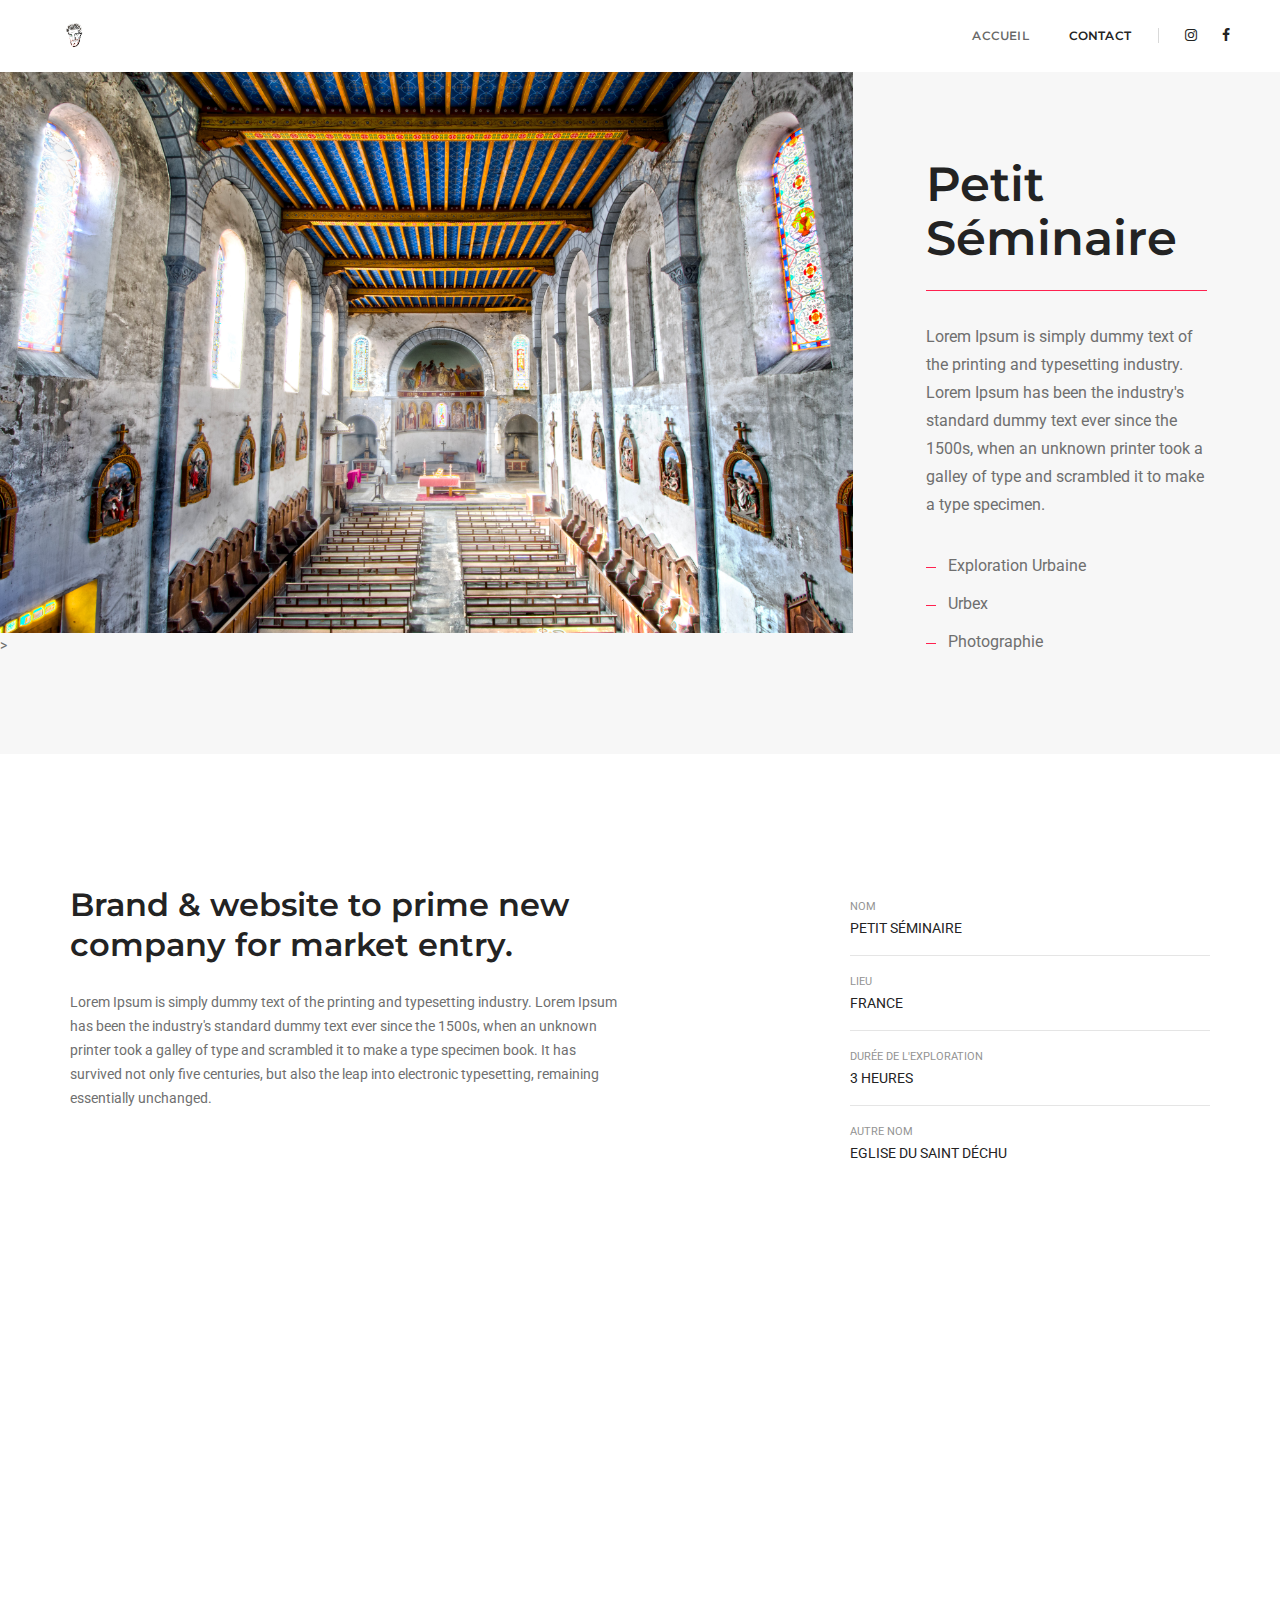
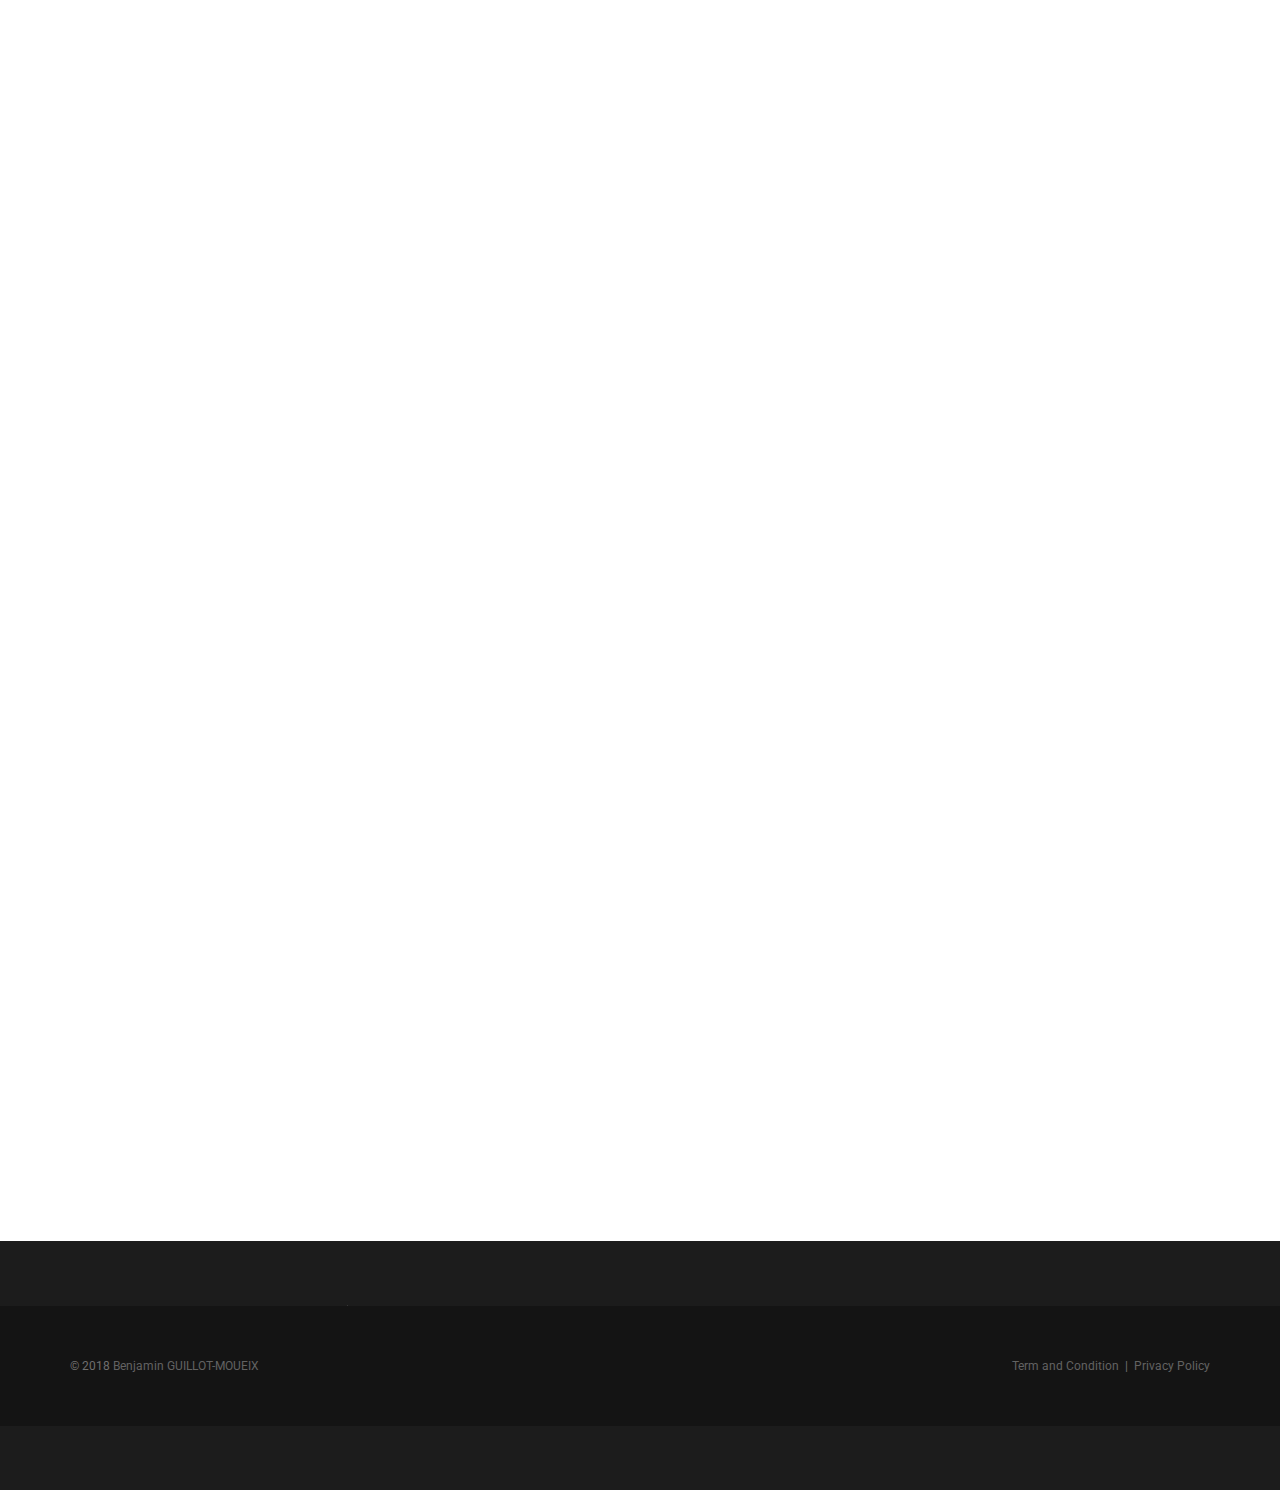
==== anges.html @ 8c7a5137 "nouveau site 09/03/18" ====
<!doctype html>
<html class="no-js" lang="en">
    <head>
        <!-- title -->
        <title>Benjamin GUILLOT - MOUEIX</title>
        <meta charset="utf-8">
        <meta http-equiv="X-UA-Compatible" content="IE=edge" />
        <meta name="viewport" content="width=device-width,initial-scale=1.0,maximum-scale=1" />
        <meta name="author" content="ThemeZaa">
        <!-- description -->
        <meta name="description" content="POFO is a highly creative, modern, visually stunning and Bootstrap responsive multipurpose agency and portfolio HTML5 template with 25 ready home page demos.">
        <!-- keywords -->
        <meta name="keywords" content="creative, modern, clean, bootstrap responsive, html5, css3, portfolio, blog, agency, templates, multipurpose, one page, corporate, start-up, studio, branding, designer, freelancer, carousel, parallax, photography, personal, masonry, grid, coming soon, faq">
        <!-- favicon -->
        <link rel="shortcut icon" href="images/favicon.png">
        <link rel="apple-touch-icon" href="images/apple-touch-icon-57x57.png">
        <link rel="apple-touch-icon" sizes="72x72" href="images/apple-touch-icon-72x72.png">
        <link rel="apple-touch-icon" sizes="114x114" href="images/apple-touch-icon-114x114.png">
        <!-- animation -->
        <link rel="stylesheet" href="css/animate.css" />
        <!-- bootstrap -->
        <link rel="stylesheet" href="css/bootstrap.min.css" />
        <!-- et line icon -->
        <link rel="stylesheet" href="css/et-line-icons.css" />
        <!-- font-awesome icon -->
        <link rel="stylesheet" href="css/font-awesome.min.css" />
        <!-- themify icon -->
        <link rel="stylesheet" href="css/themify-icons.css">
        <!-- swiper carousel -->
        <link rel="stylesheet" href="css/swiper.min.css">
        <!-- justified gallery  -->
        <link rel="stylesheet" href="css/justified-gallery.min.css">
        <!-- magnific popup -->
        <link rel="stylesheet" href="css/magnific-popup.css" />
        <!-- revolution slider -->
        <link rel="stylesheet" type="text/css" href="revolution/css/settings.css" media="screen" />
        <link rel="stylesheet" type="text/css" href="revolution/css/layers.css">
        <link rel="stylesheet" type="text/css" href="revolution/css/navigation.css">
        <!-- bootsnav -->
        <link rel="stylesheet" href="css/bootsnav.css">
        <!-- style -->
        <link rel="stylesheet" href="css/style.css" />
        <!-- responsive css -->
        <link rel="stylesheet" href="css/responsive.css" />
        <!--[if IE]>
            <script src="js/html5shiv.js"></script>
        <![endif]-->
    </head>
    <body>
        <!-- start header -->
        <header>
            <!-- start navigation -->
            <nav class="navbar navbar-default bootsnav bg-white nav-box-width navbar-top">
                <div class="container-fluid nav-header-container">
                    <div class="row">
                        <!-- start logo -->
                        <div class="col-md-2 col-xs-5">
                            <a href="home-portfolio-metro.html" title="Ben" class="logo"><img src="images/logoben.png" data-at2x="images/logoben.png" class="logo-dark default" alt="ben"><img src="images/logo-white.png" data-at2x="images/logo-white@2x.png" alt="Pofo" class="logo-light"></a>
                        </div>
                        <!-- end logo -->
                        <div class="col-md-7 col-xs-2 width-auto pull-right accordion-menu xs-no-padding-right">
                            <button type="button" class="navbar-toggle collapsed pull-right" data-toggle="collapse" data-target="#navbar-collapse-toggle-1">
                                <span class="sr-only">toggle navigation</span>
                                <span class="icon-bar"></span>
                                <span class="icon-bar"></span>
                                <span class="icon-bar"></span>
                            </button>
                            <div class="navbar-collapse collapse pull-right" id="navbar-collapse-toggle-1">
                                <ul id="accordion" class="nav navbar-nav navbar-left no-margin alt-font text-normal" data-in="fadeIn" data-out="fadeOut">
                                    <!-- start menu item -->
                                    <li class="dropdown megamenu-fw">
                                        <a href="javascript:void(0);">Accueil</a><i class="fa fa-angle-down dropdown-toggle" data-toggle="dropdown" aria-hidden="true"></i>
                                        <!-- start sub menu -->
                                        <div class="menu-back-div dropdown-menu megamenu-content mega-menu collapse mega-menu-full">
                                            <ul class="equalize sm-equalize-auto">
                                                <!-- start sub menu column  -->
                                                <li class="mega-menu-column col-lg-3 col-md-3 col-sm-12 col-xs-12">
                                                    <!-- start sub menu item  -->
                                                    <ul>
                                                      <li class="dropdown-header">Exploration Urbaine</li>
                                                      <li><a href="piano.html">Chateau du Pianiste</a></li>
                                                      <li><a href="ligus.html">Bureau Ligus</a></li>
                                                      <li><a href="anges.html">Petit Séminaire</a></li>
                                                      <li><a href="banque.html">Banque</a></li>
                                                      <li><a href="fleur.html">Hotel des Fleurs</a></li>
                                                      <li><a href="bambi.html">Chateau Bambi</a></li>

                                                    </ul>
                                                    <!-- end sub menu item  -->
                                                </li>
                                                <!-- end sub menu column -->
                                                <!-- start sub menu column -->
                                                <li class="mega-menu-column col-lg-3 col-md-3 col-sm-12 col-xs-12">
                                                    <!-- start sub menu item  -->
                                                    <ul>
                                                        <li class="dropdown-header">Illustration</li>
                                                        <li><a href="home-creative-studio.html">Combattants</a></li>
                                                        <li><a href="home-creative-business.html">Jean-Claude Van Damme</a></li>

                                                    </ul>
                                                    <!-- end sub menu item  -->
                                                </li>
                                                <!-- end sub menu column  -->
                                                <!-- start sub menu column  -->
                                                <li class="mega-menu-column col-lg-3 col-md-3 col-sm-12 col-xs-12">
                                                    <!-- start sub menu item  -->
                                                    <ul>
                                                        <li class="dropdown-header">Design Graphique</li>
                                                        <li><a href="home-portfolio-minimal.html">Boulot 1</a></li>

                                                    </ul>
                                                    <!-- end sub menu item  -->
                                                </li>
                                                <!-- end sub menu column  -->
                                                <!-- start sub menu column  -->
                                                <li class="mega-menu-column col-lg-3 col-md-3 col-sm-12 col-xs-12">
                                                    <!-- start sub menu item  -->
                                                    <ul>
                                                        <li class="dropdown-header">Photographie</li>
                                                        <li><a href="home-blog-grid.html">Rue</a></li>
                                                        <li><a href="manif.html">Manifestation</a></li>
                                                        <li><a href="islande.html">Islande</a></li>

                                                    </ul>
                                                    <!-- end sub menu item  -->
                                                </li>
                                                <!-- end sub menu column  -->
                                            </ul>
                                            <!-- end sub menu -->
                                        </div>
                                    </li>
                                    <!-- end menu item -->
                                    <li class="dropdown simple-dropdown"><a href="javascript:void(0);">Contact</a><i class="fa fa-angle-down dropdown-toggle" data-toggle="dropdown" aria-hidden="true"></i>
                                        <!-- start sub menu -->
                                        <ul class="dropdown-menu" role="menu">
                                            <li class="dropdown"><a class="dropdown-toggle" data-toggle="dropdown" href="javascript:void(0);">A propos <i class="fa fa-angle-right"></i></a>
                                                <ul class="dropdown-menu">
                                                    <li><a href="about-us-simple.html">Benjamin GUILLOT-MOUEIX</a></li>

                                                </ul>
                                            </li>

                                            <li class="dropdown"><a class="dropdown-toggle" data-toggle="dropdown" href="javascript:void(0);">Contact <i class="fa fa-angle-right"></i></a>
                                                <ul class="dropdown-menu">
                                                    <li><a href="contact-us-simple.html">Contact simple</a></li>

                                                </ul>
                                            </li>


                            </div>
                        </div>

                            <div class="header-social-icon xs-display-none">
                              <a href="https://www.instagram.com/jexplore_ton_jardin/" title="Instagram" target="_blank"><i class="fa fa-instagram text-extra-dark-gray text-deep-pink-hover" aria-hidden="true"></i></a>
                              <a href="https://www.facebook.com/profile.php?id=100009917202300" title="Facebook" target="_blank"><i class="fa fa-facebook text-extra-dark-gray text-deep-pink-hover" aria-hidden="true"></i></a>

                            </div>
                        </div>
                    </div>
                </div>
            </nav>
            <!-- end navigation -->
        </header>
        <!-- end header -->
        <!-- start about product section -->
        <section class="wow fadeIn no-padding bg-light-gray top-space">
            <div class="container-fluid">
                <div class="row equalize sm-equalize-auto">
                    <div class="col-md-8 col-sm-12 col-xs-12 no-padding cover-background sm-height-500px xs-height-300px"> <img src="imgs/anges/1.jpg"  alt=""/>></div>
                    <div class="col-md-4 col-sm-12 col-xs-12 no-padding">
                        <div class="padding-seventeen-lr padding-twenty-tb md-padding-40px-lr sm-padding-50px-tb xs-padding-30px-all">

                            <h3 class="alt-font text-extra-dark-gray font-weight-600 no-margin-bottom">Petit Séminaire</h3>
                            <div class="bg-deep-pink separator-line-horrizontal-full display-inline-block margin-25px-tb"></div>
                            <p class="width-90 width-100 margin-35px-bottom text-medium line-height-28">Lorem Ipsum is simply dummy text of the printing and typesetting industry. Lorem Ipsum has been the industry's standard dummy text ever since the 1500s, when an unknown printer took a galley of type and scrambled it to make a type specimen.</p>
                            <ul class="list-style-3 text-medium">
                                <li>Exploration Urbaine</li>
                                <li>Urbex</li>
                                <li>Photographie</li>
                            </ul>
                        </div>
                    </div>
                </div>
            </div>
        </section>
        <!-- end about product section -->
        <!-- start about product section -->
        <section class="wow fadeIn">
            <div class="container">
                <div class="row">
                    <div class="col-md-12 text-center wow fadeIn">


                    </div>
                </div>
                <div class="row">
                    <div class="col-md-6 sm-margin-50px-bottom xs-margin-30px-bottom wow fadeIn">
                        <h5 class="alt-font text-extra-dark-gray font-weight-600">Brand & website to prime new company for market entry.</h5>
                        <p>Lorem Ipsum is simply dummy text of the printing and typesetting industry. Lorem Ipsum has been the industry's standard dummy text ever since the 1500s, when an unknown printer took a galley of type and scrambled it to make a type specimen book. It has survived not only five centuries, but also the leap into electronic typesetting, remaining essentially unchanged.</p>

                    </div>
                    <div class="col-md-4 col-md-offset-2 wow fadeIn">
                        <ul class="list-style-8 margin-twelve-left">
                            <li class="text-uppercase text-extra-dark-gray"><span class="display-block text-extra-small text-medium-gray">nom</span>Petit Séminaire</li>
                            <li class="text-uppercase text-extra-dark-gray"><span class="display-block text-extra-small text-medium-gray">Lieu</span>France</li>
                            <li class="text-uppercase text-extra-dark-gray"><span class="display-block text-extra-small text-medium-gray">Durée de l'exploration</span>3 heures</li>
                            <li class="text-uppercase text-extra-dark-gray"><span class="display-block text-extra-small text-medium-gray">Autre nom</span><a href="index.html" class="text-extra-dark-gray">Eglise du saint déchu</a></li>
                        </ul>
                    </div>
                </div>
            </div>
        </section>
        <!-- end about product section -->
        <!-- start section -->
        <section class="wow fadeIn no-padding">
            <div class="container-fluid">
                <div class="row padding-15px-lr sm-no-padding-lr">
                    <div class="col-md-6 sm-margin-30px-bottom wow fadeInUp">
                        <img src="imgs/anges/2.jpg" class="width-100" alt=""/>
                    </div>
                    <div class="col-md-6 wow fadeInUp" data-wow-delay="0.2s">
                        <img src="imgs/anges/3.jpg" class="width-100" alt=""/>
                    </div>
                </div>
            </div>
        </section>
        <!-- end section -->
        <!-- start product information section -->
        <section class="wow fadeIn no-padding-bottom fadeInUp">
            <div class="container">
                <div class="row">
                    <div class="col-lg-8 col-md-8 col-sm-10 col-xs-12 center-col text-center last-paragraph-no-margin">
                        <h5 class="alt-font text-extra-dark-gray font-weight-600">Beautiful and easy to understand UI, professional animations and drag &amp; drop</h5>

                    </div>
                </div>
            </div>
        </section>
        <!-- end product information section -->
        <!-- start product gallery section -->
        <section class="wow fadeIn no-padding-top">
            <div class="container-fluid">
                <div class="row">

                    <!-- start product gallery item -->
                    <div class="col-lg-8 col-md-12 center-col text-center margin-35px-bottom xs-margin-15px-bottom wow fadeInUp">
                        <img src="imgs/anges/4.jpg" class="width-100" alt=""/>
                    </div>
                    <!-- end product gallery item -->
                    <!-- start product gallery item -->
                    <div class="col-lg-8 col-md-12 center-col text-center margin-35px-bottom xs-margin-15px-bottom wow fadeInUp">
                        <img src="imgs/anges/5.jpg" class="width-100" alt=""/>
                    </div>
                    <!-- end product gallery item -->
                    <!-- start product gallery item -->
                    <div class="col-lg-8 col-md-12 center-col text-center wow fadeInUp">
                        <img src="imgs/anges/6.jpg" class="width-100" alt=""/>
                    </div>
                    <!-- end product gallery item -->
                </div>
            </div>
        </section>
        <!-- end product gallery section -->
        <!-- start call to action section -->


        </section>
        <!-- end call to action section -->
        <!-- start blog navigation bar section -->
        <section class="wow fadeIn no-padding">
            <div class="container-fluid">
                <div class="row">
                    <div class="display-table width-100 padding-30px-lr sm-padding-15px-lr">
                        <div class="width-45 text-left display-table-cell vertical-align-middle">
                            <div class="blog-nav-link blog-nav-link-prev text-extra-dark-gray">
                                <span class="text-medium-gray text-extra-small display-block text-uppercase xs-display-none">Exploration Précédente</span>
                                <a href="ligus.html">
                                    <i class="ti-arrow-left blog-nav-icon"></i>
                                    Bureau Ligus
                                </a>
                            </div>
                        </div>
                        <div class="width-10 text-center display-table-cell vertical-align-middle">
                            <a href="home-portfolio-metro.html" class="blog-nav-link blog-nav-home"><i class="ti-layout-grid2-alt"></i></a>
                        </div>
                        <div class="width-45 text-right display-table-cell vertical-align-middle">
                            <div class="blog-nav-link blog-nav-link-next text-extra-dark-gray">
                                <span class="text-medium-gray text-extra-small display-block text-uppercase xs-display-none">Exploration Suivante</span>
                                <a href="aram.html">
                                    <i class="ti-arrow-right blog-nav-icon"></i>
                                    Sanatorium Eugène Aram
                                </a>
                            </div>
                        </div>
                    </div>
                </div>
            </div>
        </section>
        <!-- end blog navigation bar section -->
        <!-- start footer -->
        <footer class="footer-standard-dark bg-extra-dark-gray">
            <div class="footer-widget-area padding-five-tb xs-padding-30px-tb">
                <div class="container">
                    <div class="row equalize xs-equalize-auto">
                        <div class="col-md-3 col-sm-6 col-xs-12 widget border-right border-color-medium-dark-gray sm-no-border-right sm-margin-30px-bottom xs-text-center">

                    </div>
                </div>
            </div>
            <div class="bg-dark-footer padding-50px-tb text-center xs-padding-30px-tb">
                <div class="container">
                    <div class="row">
                        <!-- start copyright -->
                        <div class="col-md-6 col-sm-6 col-xs-12 text-left text-small xs-text-center">&copy; 2018 <a href="https://www.instagram.com/jexplore_ton_jardin/" target="_blank" class="text-dark-gray">Benjamin GUILLOT-MOUEIX</a></div>
                        <div class="col-md-6 col-sm-6 col-xs-12 text-right text-small xs-text-center">
                            <a href="javascript:void(0);" class="text-dark-gray">Term and Condition</a>&nbsp;&nbsp;|&nbsp;&nbsp;<a href="javascript:void(0);" class="text-dark-gray">Privacy Policy</a>
                        </div>
                        <!-- end copyright -->
                    </div>
                </div>
            </div>
        </footer>
        <!-- end footer -->
        <!-- start scroll to top -->
        <a class="scroll-top-arrow" href="javascript:void(0);"><i class="ti-arrow-up"></i></a>
        <!-- end scroll to top  -->
        <!-- javascript libraries -->
        <script type="text/javascript" src="js/jquery.js"></script>
        <script type="text/javascript" src="js/modernizr.js"></script>
        <script type="text/javascript" src="js/bootstrap.min.js"></script>
        <script type="text/javascript" src="js/jquery.easing.1.3.js"></script>
        <script type="text/javascript" src="js/skrollr.min.js"></script>
        <script type="text/javascript" src="js/smooth-scroll.js"></script>
        <script type="text/javascript" src="js/jquery.appear.js"></script>
        <!-- menu navigation -->
        <script type="text/javascript" src="js/bootsnav.js"></script>
        <script type="text/javascript" src="js/jquery.nav.js"></script>
        <!-- animation -->
        <script type="text/javascript" src="js/wow.min.js"></script>
        <!-- page scroll -->
        <script type="text/javascript" src="js/page-scroll.js"></script>
        <!-- swiper carousel -->
        <script type="text/javascript" src="js/swiper.min.js"></script>
        <!-- counter -->
        <script type="text/javascript" src="js/jquery.count-to.js"></script>
        <!-- parallax -->
        <script type="text/javascript" src="js/jquery.stellar.js"></script>
        <!-- magnific popup -->
        <script type="text/javascript" src="js/jquery.magnific-popup.min.js"></script>
        <!-- portfolio with shorting tab -->
        <script type="text/javascript" src="js/isotope.pkgd.min.js"></script>
        <!-- images loaded -->
        <script type="text/javascript" src="js/imagesloaded.pkgd.min.js"></script>
        <!-- pull menu -->
        <script type="text/javascript" src="js/classie.js"></script>
        <script type="text/javascript" src="js/hamburger-menu.js"></script>
        <!-- counter  -->
        <script type="text/javascript" src="js/counter.js"></script>
        <!-- fit video  -->
        <script type="text/javascript" src="js/jquery.fitvids.js"></script>
        <!-- equalize -->
        <script type="text/javascript" src="js/equalize.min.js"></script>
        <!-- skill bars  -->
        <script type="text/javascript" src="js/skill.bars.jquery.js"></script>
        <!-- justified gallery  -->
        <script type="text/javascript" src="js/justified-gallery.min.js"></script>
        <!--pie chart-->
        <script type="text/javascript" src="js/jquery.easypiechart.min.js"></script>
        <!-- instagram -->
        <script type="text/javascript" src="js/instafeed.min.js"></script>
        <!-- retina -->
        <script type="text/javascript" src="js/retina.min.js"></script>
        <!-- revolution -->
        <script type="text/javascript" src="revolution/js/jquery.themepunch.tools.min.js"></script>
        <script type="text/javascript" src="revolution/js/jquery.themepunch.revolution.min.js"></script>
        <!-- revolution slider extensions (load below extensions JS files only on local file systems to make the slider work! The following part can be removed on server for on demand loading) -->
        <!--<script type="text/javascript" src="revolution/js/extensions/revolution.extension.actions.min.js"></script>
        <script type="text/javascript" src="revolution/js/extensions/revolution.extension.carousel.min.js"></script>
        <script type="text/javascript" src="revolution/js/extensions/revolution.extension.kenburn.min.js"></script>
        <script type="text/javascript" src="revolution/js/extensions/revolution.extension.layeranimation.min.js"></script>
        <script type="text/javascript" src="revolution/js/extensions/revolution.extension.migration.min.js"></script>
        <script type="text/javascript" src="revolution/js/extensions/revolution.extension.navigation.min.js"></script>
        <script type="text/javascript" src="revolution/js/extensions/revolution.extension.parallax.min.js"></script>
        <script type="text/javascript" src="revolution/js/extensions/revolution.extension.slideanims.min.js"></script>
        <script type="text/javascript" src="revolution/js/extensions/revolution.extension.video.min.js"></script>-->
        <!-- setting -->
        <script type="text/javascript" src="js/main.js"></script>
    </body>
</html>
---- css/et-line-icons.css ----
@font-face {
	font-family: 'et-line';
	src:url('../fonts/et-line.eot');
	src:url('../fonts/et-line.eot?#iefix') format('embedded-opentype'),
		url('../fonts/et-line.woff') format('woff'),
		url('../fonts/et-line.ttf') format('truetype'),
		url('../fonts/et-line.svg#et-line') format('svg');
	font-weight: normal;
	font-style: normal;
}

/* Use the following CSS code if you want to use data attributes for inserting your icons */
[data-icon]:before {
	font-family: 'et-line';
	content: attr(data-icon);
	speak: none;
	font-weight: normal;
	font-variant: normal;
	text-transform: none;
	line-height: 1;
	-webkit-font-smoothing: antialiased;
	-moz-osx-font-smoothing: grayscale;
	display:inline-block;
}

/* Use the following CSS code if you want to have a class per icon */
/*
Instead of a list of all class selectors,
you can use the generic selector below, but it's slower:
[class*="icon-"] {
*/
.icon-mobile, .icon-laptop, .icon-desktop, .icon-tablet, .icon-phone, .icon-document, .icon-documents, .icon-search, .icon-clipboard, .icon-newspaper, .icon-notebook, .icon-book-open, .icon-browser, .icon-calendar, .icon-presentation, .icon-picture, .icon-pictures, .icon-video, .icon-camera, .icon-printer, .icon-toolbox, .icon-briefcase, .icon-wallet, .icon-gift, .icon-bargraph, .icon-grid, .icon-expand, .icon-focus, .icon-edit, .icon-adjustments, .icon-ribbon, .icon-hourglass, .icon-lock, .icon-megaphone, .icon-shield, .icon-trophy, .icon-flag, .icon-map, .icon-puzzle, .icon-basket, .icon-envelope, .icon-streetsign, .icon-telescope, .icon-gears, .icon-key, .icon-paperclip, .icon-attachment, .icon-pricetags, .icon-lightbulb, .icon-layers, .icon-pencil, .icon-tools, .icon-tools-2, .icon-scissors, .icon-paintbrush, .icon-magnifying-glass, .icon-circle-compass, .icon-linegraph, .icon-mic, .icon-strategy, .icon-beaker, .icon-caution, .icon-recycle, .icon-anchor, .icon-profile-male, .icon-profile-female, .icon-bike, .icon-wine, .icon-hotairballoon, .icon-globe, .icon-genius, .icon-map-pin, .icon-dial, .icon-chat, .icon-heart, .icon-cloud, .icon-upload, .icon-download, .icon-target, .icon-hazardous, .icon-piechart, .icon-speedometer, .icon-global, .icon-compass, .icon-lifesaver, .icon-clock, .icon-aperture, .icon-quote, .icon-scope, .icon-alarmclock, .icon-refresh, .icon-happy, .icon-sad, .icon-facebook, .icon-twitter, .icon-googleplus, .icon-rss, .icon-tumblr, .icon-linkedin, .icon-dribbble {
	font-family: 'et-line';
	speak: none;
	font-style: normal;
	font-weight: normal;
	font-variant: normal;
	text-transform: none;
	line-height: 1.1;
	-webkit-font-smoothing: antialiased;
	-moz-osx-font-smoothing: grayscale;
	display:inline-block;
}
.icon-mobile:before {
	content: "\e000";
}
.icon-laptop:before {
	content: "\e001";
}
.icon-desktop:before {
	content: "\e002";
}
.icon-tablet:before {
	content: "\e003";
}
.icon-phone:before {
	content: "\e004";
}
.icon-document:before {
	content: "\e005";
}
.icon-documents:before {
	content: "\e006";
}
.icon-search:before {
	content: "\e007";
}
.icon-clipboard:before {
	content: "\e008";
}
.icon-newspaper:before {
	content: "\e009";
}
.icon-notebook:before {
	content: "\e00a";
}
.icon-book-open:before {
	content: "\e00b";
}
.icon-browser:before {
	content: "\e00c";
}
.icon-calendar:before {
	content: "\e00d";
}
.icon-presentation:before {
	content: "\e00e";
}
.icon-picture:before {
	content: "\e00f";
}
.icon-pictures:before {
	content: "\e010";
}
.icon-video:before {
	content: "\e011";
}
.icon-camera:before {
	content: "\e012";
}
.icon-printer:before {
	content: "\e013";
}
.icon-toolbox:before {
	content: "\e014";
}
.icon-briefcase:before {
	content: "\e015";
}
.icon-wallet:before {
	content: "\e016";
}
.icon-gift:before {
	content: "\e017";
}
.icon-bargraph:before {
	content: "\e018";
}
.icon-grid:before {
	content: "\e019";
}
.icon-expand:before {
	content: "\e01a";
}
.icon-focus:before {
	content: "\e01b";
}
.icon-edit:before {
	content: "\e01c";
}
.icon-adjustments:before {
	content: "\e01d";
}
.icon-ribbon:before {
	content: "\e01e";
}
.icon-hourglass:before {
	content: "\e01f";
}
.icon-lock:before {
	content: "\e020";
}
.icon-megaphone:before {
	content: "\e021";
}
.icon-shield:before {
	content: "\e022";
}
.icon-trophy:before {
	content: "\e023";
}
.icon-flag:before {
	content: "\e024";
}
.icon-map:before {
	content: "\e025";
}
.icon-puzzle:before {
	content: "\e026";
}
.icon-basket:before {
	content: "\e027";
}
.icon-envelope:before {
	content: "\e028";
}
.icon-streetsign:before {
	content: "\e029";
}
.icon-telescope:before {
	content: "\e02a";
}
.icon-gears:before {
	content: "\e02b";
}
.icon-key:before {
	content: "\e02c";
}
.icon-paperclip:before {
	content: "\e02d";
}
.icon-attachment:before {
	content: "\e02e";
}
.icon-pricetags:before {
	content: "\e02f";
}
.icon-lightbulb:before {
	content: "\e030";
}
.icon-layers:before {
	content: "\e031";
}
.icon-pencil:before {
	content: "\e032";
}
.icon-tools:before {
	content: "\e033";
}
.icon-tools-2:before {
	content: "\e034";
}
.icon-scissors:before {
	content: "\e035";
}
.icon-paintbrush:before {
	content: "\e036";
}
.icon-magnifying-glass:before {
	content: "\e037";
}
.icon-circle-compass:before {
	content: "\e038";
}
.icon-linegraph:before {
	content: "\e039";
}
.icon-mic:before {
	content: "\e03a";
}
.icon-strategy:before {
	content: "\e03b";
}
.icon-beaker:before {
	content: "\e03c";
}
.icon-caution:before {
	content: "\e03d";
}
.icon-recycle:before {
	content: "\e03e";
}
.icon-anchor:before {
	content: "\e03f";
}
.icon-profile-male:before {
	content: "\e040";
}
.icon-profile-female:before {
	content: "\e041";
}
.icon-bike:before {
	content: "\e042";
}
.icon-wine:before {
	content: "\e043";
}
.icon-hotairballoon:before {
	content: "\e044";
}
.icon-globe:before {
	content: "\e045";
}
.icon-genius:before {
	content: "\e046";
}
.icon-map-pin:before {
	content: "\e047";
}
.icon-dial:before {
	content: "\e048";
}
.icon-chat:before {
	content: "\e049";
}
.icon-heart:before {
	content: "\e04a";
}
.icon-cloud:before {
	content: "\e04b";
}
.icon-upload:before {
	content: "\e04c";
}
.icon-download:before {
	content: "\e04d";
}
.icon-target:before {
	content: "\e04e";
}
.icon-hazardous:before {
	content: "\e04f";
}
.icon-piechart:before {
	content: "\e050";
}
.icon-speedometer:before {
	content: "\e051";
}
.icon-global:before {
	content: "\e052";
}
.icon-compass:before {
	content: "\e053";
}
.icon-lifesaver:before {
	content: "\e054";
}
.icon-clock:before {
	content: "\e055";
}
.icon-aperture:before {
	content: "\e056";
}
.icon-quote:before {
	content: "\e057";
}
.icon-scope:before {
	content: "\e058";
}
.icon-alarmclock:before {
	content: "\e059";
}
.icon-refresh:before {
	content: "\e05a";
}
.icon-happy:before {
	content: "\e05b";
}
.icon-sad:before {
	content: "\e05c";
}
.icon-facebook:before {
	content: "\e05d";
}
.icon-twitter:before {
	content: "\e05e";
}
.icon-googleplus:before {
	content: "\e05f";
}
.icon-rss:before {
	content: "\e060";
}
.icon-tumblr:before {
	content: "\e061";
}
.icon-linkedin:before {
	content: "\e062";
}
.icon-dribbble:before {
	content: "\e063";
}
---- css/themify-icons.css ----
@font-face {
	font-family: 'themify';
	src:url('../fonts/themify.eot?-fvbane');
	src:url('../fonts/themify.eot?#iefix-fvbane') format('embedded-opentype'),
		url('../fonts/themify.woff?-fvbane') format('woff'),
		url('../fonts/themify.ttf?-fvbane') format('truetype'),
		url('../fonts/themify.svg?-fvbane#themify') format('svg');
	font-weight: normal;
	font-style: normal;
}

[class^="ti-"], [class*=" ti-"] {
	font-family: 'themify';
	speak: none;
	font-style: normal;
	font-weight: normal;
	font-variant: normal;
	text-transform: none;
	line-height: 1;
        display: inline-block;

	/* Better Font Rendering =========== */
	-webkit-font-smoothing: antialiased;
	-moz-osx-font-smoothing: grayscale;
}

.ti-wand:before {
	content: "\e600";
}
.ti-volume:before {
	content: "\e601";
}
.ti-user:before {
	content: "\e602";
}
.ti-unlock:before {
	content: "\e603";
}
.ti-unlink:before {
	content: "\e604";
}
.ti-trash:before {
	content: "\e605";
}
.ti-thought:before {
	content: "\e606";
}
.ti-target:before {
	content: "\e607";
}
.ti-tag:before {
	content: "\e608";
}
.ti-tablet:before {
	content: "\e609";
}
.ti-star:before {
	content: "\e60a";
}
.ti-spray:before {
	content: "\e60b";
}
.ti-signal:before {
	content: "\e60c";
}
.ti-shopping-cart:before {
	content: "\e60d";
}
.ti-shopping-cart-full:before {
	content: "\e60e";
}
.ti-settings:before {
	content: "\e60f";
}
.ti-search:before {
	content: "\e610";
}
.ti-zoom-in:before {
	content: "\e611";
}
.ti-zoom-out:before {
	content: "\e612";
}
.ti-cut:before {
	content: "\e613";
}
.ti-ruler:before {
	content: "\e614";
}
.ti-ruler-pencil:before {
	content: "\e615";
}
.ti-ruler-alt:before {
	content: "\e616";
}
.ti-bookmark:before {
	content: "\e617";
}
.ti-bookmark-alt:before {
	content: "\e618";
}
.ti-reload:before {
	content: "\e619";
}
.ti-plus:before {
	content: "\e61a";
}
.ti-pin:before {
	content: "\e61b";
}
.ti-pencil:before {
	content: "\e61c";
}
.ti-pencil-alt:before {
	content: "\e61d";
}
.ti-paint-roller:before {
	content: "\e61e";
}
.ti-paint-bucket:before {
	content: "\e61f";
}
.ti-na:before {
	content: "\e620";
}
.ti-mobile:before {
	content: "\e621";
}
.ti-minus:before {
	content: "\e622";
}
.ti-medall:before {
	content: "\e623";
}
.ti-medall-alt:before {
	content: "\e624";
}
.ti-marker:before {
	content: "\e625";
}
.ti-marker-alt:before {
	content: "\e626";
}
.ti-arrow-up:before {
	content: "\e627";
}
.ti-arrow-right:before {
	content: "\e628";
}
.ti-arrow-left:before {
	content: "\e629";
}
.ti-arrow-down:before {
	content: "\e62a";
}
.ti-lock:before {
	content: "\e62b";
}
.ti-location-arrow:before {
	content: "\e62c";
}
.ti-link:before {
	content: "\e62d";
}
.ti-layout:before {
	content: "\e62e";
}
.ti-layers:before {
	content: "\e62f";
}
.ti-layers-alt:before {
	content: "\e630";
}
.ti-key:before {
	content: "\e631";
}
.ti-import:before {
	content: "\e632";
}
.ti-image:before {
	content: "\e633";
}
.ti-heart:before {
	content: "\e634";
}
.ti-heart-broken:before {
	content: "\e635";
}
.ti-hand-stop:before {
	content: "\e636";
}
.ti-hand-open:before {
	content: "\e637";
}
.ti-hand-drag:before {
	content: "\e638";
}
.ti-folder:before {
	content: "\e639";
}
.ti-flag:before {
	content: "\e63a";
}
.ti-flag-alt:before {
	content: "\e63b";
}
.ti-flag-alt-2:before {
	content: "\e63c";
}
.ti-eye:before {
	content: "\e63d";
}
.ti-export:before {
	content: "\e63e";
}
.ti-exchange-vertical:before {
	content: "\e63f";
}
.ti-desktop:before {
	content: "\e640";
}
.ti-cup:before {
	content: "\e641";
}
.ti-crown:before {
	content: "\e642";
}
.ti-comments:before {
	content: "\e643";
}
.ti-comment:before {
	content: "\e644";
}
.ti-comment-alt:before {
	content: "\e645";
}
.ti-close:before {
	content: "\e646";
}
.ti-clip:before {
	content: "\e647";
}
.ti-angle-up:before {
	content: "\e648";
}
.ti-angle-right:before {
	content: "\e649";
}
.ti-angle-left:before {
	content: "\e64a";
}
.ti-angle-down:before {
	content: "\e64b";
}
.ti-check:before {
	content: "\e64c";
}
.ti-check-box:before {
	content: "\e64d";
}
.ti-camera:before {
	content: "\e64e";
}
.ti-announcement:before {
	content: "\e64f";
}
.ti-brush:before {
	content: "\e650";
}
.ti-briefcase:before {
	content: "\e651";
}
.ti-bolt:before {
	content: "\e652";
}
.ti-bolt-alt:before {
	content: "\e653";
}
.ti-blackboard:before {
	content: "\e654";
}
.ti-bag:before {
	content: "\e655";
}
.ti-move:before {
	content: "\e656";
}
.ti-arrows-vertical:before {
	content: "\e657";
}
.ti-arrows-horizontal:before {
	content: "\e658";
}
.ti-fullscreen:before {
	content: "\e659";
}
.ti-arrow-top-right:before {
	content: "\e65a";
}
.ti-arrow-top-left:before {
	content: "\e65b";
}
.ti-arrow-circle-up:before {
	content: "\e65c";
}
.ti-arrow-circle-right:before {
	content: "\e65d";
}
.ti-arrow-circle-left:before {
	content: "\e65e";
}
.ti-arrow-circle-down:before {
	content: "\e65f";
}
.ti-angle-double-up:before {
	content: "\e660";
}
.ti-angle-double-right:before {
	content: "\e661";
}
.ti-angle-double-left:before {
	content: "\e662";
}
.ti-angle-double-down:before {
	content: "\e663";
}
.ti-zip:before {
	content: "\e664";
}
.ti-world:before {
	content: "\e665";
}
.ti-wheelchair:before {
	content: "\e666";
}
.ti-view-list:before {
	content: "\e667";
}
.ti-view-list-alt:before {
	content: "\e668";
}
.ti-view-grid:before {
	content: "\e669";
}
.ti-uppercase:before {
	content: "\e66a";
}
.ti-upload:before {
	content: "\e66b";
}
.ti-underline:before {
	content: "\e66c";
}
.ti-truck:before {
	content: "\e66d";
}
.ti-timer:before {
	content: "\e66e";
}
.ti-ticket:before {
	content: "\e66f";
}
.ti-thumb-up:before {
	content: "\e670";
}
.ti-thumb-down:before {
	content: "\e671";
}
.ti-text:before {
	content: "\e672";
}
.ti-stats-up:before {
	content: "\e673";
}
.ti-stats-down:before {
	content: "\e674";
}
.ti-split-v:before {
	content: "\e675";
}
.ti-split-h:before {
	content: "\e676";
}
.ti-smallcap:before {
	content: "\e677";
}
.ti-shine:before {
	content: "\e678";
}
.ti-shift-right:before {
	content: "\e679";
}
.ti-shift-left:before {
	content: "\e67a";
}
.ti-shield:before {
	content: "\e67b";
}
.ti-notepad:before {
	content: "\e67c";
}
.ti-server:before {
	content: "\e67d";
}
.ti-quote-right:before {
	content: "\e67e";
}
.ti-quote-left:before {
	content: "\e67f";
}
.ti-pulse:before {
	content: "\e680";
}
.ti-printer:before {
	content: "\e681";
}
.ti-power-off:before {
	content: "\e682";
}
.ti-plug:before {
	content: "\e683";
}
.ti-pie-chart:before {
	content: "\e684";
}
.ti-paragraph:before {
	content: "\e685";
}
.ti-panel:before {
	content: "\e686";
}
.ti-package:before {
	content: "\e687";
}
.ti-music:before {
	content: "\e688";
}
.ti-music-alt:before {
	content: "\e689";
}
.ti-mouse:before {
	content: "\e68a";
}
.ti-mouse-alt:before {
	content: "\e68b";
}
.ti-money:before {
	content: "\e68c";
}
.ti-microphone:before {
	content: "\e68d";
}
.ti-menu:before {
	content: "\e68e";
}
.ti-menu-alt:before {
	content: "\e68f";
}
.ti-map:before {
	content: "\e690";
}
.ti-map-alt:before {
	content: "\e691";
}
.ti-loop:before {
	content: "\e692";
}
.ti-location-pin:before {
	content: "\e693";
}
.ti-list:before {
	content: "\e694";
}
.ti-light-bulb:before {
	content: "\e695";
}
.ti-Italic:before {
	content: "\e696";
}
.ti-info:before {
	content: "\e697";
}
.ti-infinite:before {
	content: "\e698";
}
.ti-id-badge:before {
	content: "\e699";
}
.ti-hummer:before {
	content: "\e69a";
}
.ti-home:before {
	content: "\e69b";
}
.ti-help:before {
	content: "\e69c";
}
.ti-headphone:before {
	content: "\e69d";
}
.ti-harddrives:before {
	content: "\e69e";
}
.ti-harddrive:before {
	content: "\e69f";
}
.ti-gift:before {
	content: "\e6a0";
}
.ti-game:before {
	content: "\e6a1";
}
.ti-filter:before {
	content: "\e6a2";
}
.ti-files:before {
	content: "\e6a3";
}
.ti-file:before {
	content: "\e6a4";
}
.ti-eraser:before {
	content: "\e6a5";
}
.ti-envelope:before {
	content: "\e6a6";
}
.ti-download:before {
	content: "\e6a7";
}
.ti-direction:before {
	content: "\e6a8";
}
.ti-direction-alt:before {
	content: "\e6a9";
}
.ti-dashboard:before {
	content: "\e6aa";
}
.ti-control-stop:before {
	content: "\e6ab";
}
.ti-control-shuffle:before {
	content: "\e6ac";
}
.ti-control-play:before {
	content: "\e6ad";
}
.ti-control-pause:before {
	content: "\e6ae";
}
.ti-control-forward:before {
	content: "\e6af";
}
.ti-control-backward:before {
	content: "\e6b0";
}
.ti-cloud:before {
	content: "\e6b1";
}
.ti-cloud-up:before {
	content: "\e6b2";
}
.ti-cloud-down:before {
	content: "\e6b3";
}
.ti-clipboard:before {
	content: "\e6b4";
}
.ti-car:before {
	content: "\e6b5";
}
.ti-calendar:before {
	content: "\e6b6";
}
.ti-book:before {
	content: "\e6b7";
}
.ti-bell:before {
	content: "\e6b8";
}
.ti-basketball:before {
	content: "\e6b9";
}
.ti-bar-chart:before {
	content: "\e6ba";
}
.ti-bar-chart-alt:before {
	content: "\e6bb";
}
.ti-back-right:before {
	content: "\e6bc";
}
.ti-back-left:before {
	content: "\e6bd";
}
.ti-arrows-corner:before {
	content: "\e6be";
}
.ti-archive:before {
	content: "\e6bf";
}
.ti-anchor:before {
	content: "\e6c0";
}
.ti-align-right:before {
	content: "\e6c1";
}
.ti-align-left:before {
	content: "\e6c2";
}
.ti-align-justify:before {
	content: "\e6c3";
}
.ti-align-center:before {
	content: "\e6c4";
}
.ti-alert:before {
	content: "\e6c5";
}
.ti-alarm-clock:before {
	content: "\e6c6";
}
.ti-agenda:before {
	content: "\e6c7";
}
.ti-write:before {
	content: "\e6c8";
}
.ti-window:before {
	content: "\e6c9";
}
.ti-widgetized:before {
	content: "\e6ca";
}
.ti-widget:before {
	content: "\e6cb";
}
.ti-widget-alt:before {
	content: "\e6cc";
}
.ti-wallet:before {
	content: "\e6cd";
}
.ti-video-clapper:before {
	content: "\e6ce";
}
.ti-video-camera:before {
	content: "\e6cf";
}
.ti-vector:before {
	content: "\e6d0";
}
.ti-themify-logo:before {
	content: "\e6d1";
}
.ti-themify-favicon:before {
	content: "\e6d2";
}
.ti-themify-favicon-alt:before {
	content: "\e6d3";
}
.ti-support:before {
	content: "\e6d4";
}
.ti-stamp:before {
	content: "\e6d5";
}
.ti-split-v-alt:before {
	content: "\e6d6";
}
.ti-slice:before {
	content: "\e6d7";
}
.ti-shortcode:before {
	content: "\e6d8";
}
.ti-shift-right-alt:before {
	content: "\e6d9";
}
.ti-shift-left-alt:before {
	content: "\e6da";
}
.ti-ruler-alt-2:before {
	content: "\e6db";
}
.ti-receipt:before {
	content: "\e6dc";
}
.ti-pin2:before {
	content: "\e6dd";
}
.ti-pin-alt:before {
	content: "\e6de";
}
.ti-pencil-alt2:before {
	content: "\e6df";
}
.ti-palette:before {
	content: "\e6e0";
}
.ti-more:before {
	content: "\e6e1";
}
.ti-more-alt:before {
	content: "\e6e2";
}
.ti-microphone-alt:before {
	content: "\e6e3";
}
.ti-magnet:before {
	content: "\e6e4";
}
.ti-line-double:before {
	content: "\e6e5";
}
.ti-line-dotted:before {
	content: "\e6e6";
}
.ti-line-dashed:before {
	content: "\e6e7";
}
.ti-layout-width-full:before {
	content: "\e6e8";
}
.ti-layout-width-default:before {
	content: "\e6e9";
}
.ti-layout-width-default-alt:before {
	content: "\e6ea";
}
.ti-layout-tab:before {
	content: "\e6eb";
}
.ti-layout-tab-window:before {
	content: "\e6ec";
}
.ti-layout-tab-v:before {
	content: "\e6ed";
}
.ti-layout-tab-min:before {
	content: "\e6ee";
}
.ti-layout-slider:before {
	content: "\e6ef";
}
.ti-layout-slider-alt:before {
	content: "\e6f0";
}
.ti-layout-sidebar-right:before {
	content: "\e6f1";
}
.ti-layout-sidebar-none:before {
	content: "\e6f2";
}
.ti-layout-sidebar-left:before {
	content: "\e6f3";
}
.ti-layout-placeholder:before {
	content: "\e6f4";
}
.ti-layout-menu:before {
	content: "\e6f5";
}
.ti-layout-menu-v:before {
	content: "\e6f6";
}
.ti-layout-menu-separated:before {
	content: "\e6f7";
}
.ti-layout-menu-full:before {
	content: "\e6f8";
}
.ti-layout-media-right-alt:before {
	content: "\e6f9";
}
.ti-layout-media-right:before {
	content: "\e6fa";
}
.ti-layout-media-overlay:before {
	content: "\e6fb";
}
.ti-layout-media-overlay-alt:before {
	content: "\e6fc";
}
.ti-layout-media-overlay-alt-2:before {
	content: "\e6fd";
}
.ti-layout-media-left-alt:before {
	content: "\e6fe";
}
.ti-layout-media-left:before {
	content: "\e6ff";
}
.ti-layout-media-center-alt:before {
	content: "\e700";
}
.ti-layout-media-center:before {
	content: "\e701";
}
.ti-layout-list-thumb:before {
	content: "\e702";
}
.ti-layout-list-thumb-alt:before {
	content: "\e703";
}
.ti-layout-list-post:before {
	content: "\e704";
}
.ti-layout-list-large-image:before {
	content: "\e705";
}
.ti-layout-line-solid:before {
	content: "\e706";
}
.ti-layout-grid4:before {
	content: "\e707";
}
.ti-layout-grid3:before {
	content: "\e708";
}
.ti-layout-grid2:before {
	content: "\e709";
}
.ti-layout-grid2-thumb:before {
	content: "\e70a";
}
.ti-layout-cta-right:before {
	content: "\e70b";
}
.ti-layout-cta-left:before {
	content: "\e70c";
}
.ti-layout-cta-center:before {
	content: "\e70d";
}
.ti-layout-cta-btn-right:before {
	content: "\e70e";
}
.ti-layout-cta-btn-left:before {
	content: "\e70f";
}
.ti-layout-column4:before {
	content: "\e710";
}
.ti-layout-column3:before {
	content: "\e711";
}
.ti-layout-column2:before {
	content: "\e712";
}
.ti-layout-accordion-separated:before {
	content: "\e713";
}
.ti-layout-accordion-merged:before {
	content: "\e714";
}
.ti-layout-accordion-list:before {
	content: "\e715";
}
.ti-ink-pen:before {
	content: "\e716";
}
.ti-info-alt:before {
	content: "\e717";
}
.ti-help-alt:before {
	content: "\e718";
}
.ti-headphone-alt:before {
	content: "\e719";
}
.ti-hand-point-up:before {
	content: "\e71a";
}
.ti-hand-point-right:before {
	content: "\e71b";
}
.ti-hand-point-left:before {
	content: "\e71c";
}
.ti-hand-point-down:before {
	content: "\e71d";
}
.ti-gallery:before {
	content: "\e71e";
}
.ti-face-smile:before {
	content: "\e71f";
}
.ti-face-sad:before {
	content: "\e720";
}
.ti-credit-card:before {
	content: "\e721";
}
.ti-control-skip-forward:before {
	content: "\e722";
}
.ti-control-skip-backward:before {
	content: "\e723";
}
.ti-control-record:before {
	content: "\e724";
}
.ti-control-eject:before {
	content: "\e725";
}
.ti-comments-smiley:before {
	content: "\e726";
}
.ti-brush-alt:before {
	content: "\e727";
}
.ti-youtube:before {
	content: "\e728";
}
.ti-vimeo:before {
	content: "\e729";
}
.ti-twitter:before {
	content: "\e72a";
}
.ti-time:before {
	content: "\e72b";
}
.ti-tumblr:before {
	content: "\e72c";
}
.ti-skype:before {
	content: "\e72d";
}
.ti-share:before {
	content: "\e72e";
}
.ti-share-alt:before {
	content: "\e72f";
}
.ti-rocket:before {
	content: "\e730";
}
.ti-pinterest:before {
	content: "\e731";
}
.ti-new-window:before {
	content: "\e732";
}
.ti-microsoft:before {
	content: "\e733";
}
.ti-list-ol:before {
	content: "\e734";
}
.ti-linkedin:before {
	content: "\e735";
}
.ti-layout-sidebar-2:before {
	content: "\e736";
}
.ti-layout-grid4-alt:before {
	content: "\e737";
}
.ti-layout-grid3-alt:before {
	content: "\e738";
}
.ti-layout-grid2-alt:before {
	content: "\e739";
}
.ti-layout-column4-alt:before {
	content: "\e73a";
}
.ti-layout-column3-alt:before {
	content: "\e73b";
}
.ti-layout-column2-alt:before {
	content: "\e73c";
}
.ti-instagram:before {
	content: "\e73d";
}
.ti-google:before {
	content: "\e73e";
}
.ti-github:before {
	content: "\e73f";
}
.ti-flickr:before {
	content: "\e740";
}
.ti-facebook:before {
	content: "\e741";
}
.ti-dropbox:before {
	content: "\e742";
}
.ti-dribbble:before {
	content: "\e743";
}
.ti-apple:before {
	content: "\e744";
}
.ti-android:before {
	content: "\e745";
}
.ti-save:before {
	content: "\e746";
}
.ti-save-alt:before {
	content: "\e747";
}
.ti-yahoo:before {
	content: "\e748";
}
.ti-wordpress:before {
	content: "\e749";
}
.ti-vimeo-alt:before {
	content: "\e74a";
}
.ti-twitter-alt:before {
	content: "\e74b";
}
.ti-tumblr-alt:before {
	content: "\e74c";
}
.ti-trello:before {
	content: "\e74d";
}
.ti-stack-overflow:before {
	content: "\e74e";
}
.ti-soundcloud:before {
	content: "\e74f";
}
.ti-sharethis:before {
	content: "\e750";
}
.ti-sharethis-alt:before {
	content: "\e751";
}
.ti-reddit:before {
	content: "\e752";
}
.ti-pinterest-alt:before {
	content: "\e753";
}
.ti-microsoft-alt:before {
	content: "\e754";
}
.ti-linux:before {
	content: "\e755";
}
.ti-jsfiddle:before {
	content: "\e756";
}
.ti-joomla:before {
	content: "\e757";
}
.ti-html5:before {
	content: "\e758";
}
.ti-flickr-alt:before {
	content: "\e759";
}
.ti-email:before {
	content: "\e75a";
}
.ti-drupal:before {
	content: "\e75b";
}
.ti-dropbox-alt:before {
	content: "\e75c";
}
.ti-css3:before {
	content: "\e75d";
}
.ti-rss:before {
	content: "\e75e";
}
.ti-rss-alt:before {
	content: "\e75f";
}
---- css/justified-gallery.min.css ----
/*!
 * Justified Gallery - v3.6.3
 * http://miromannino.github.io/Justified-Gallery/
 * Copyright (c) 2016 Miro Mannino
 * Licensed under the MIT license.
 */
.justified-gallery{width:100%;position:relative;overflow:hidden}.justified-gallery>a,.justified-gallery>div{position:absolute;display:inline-block;overflow:hidden;filter:"alpha(opacity=10)";opacity:.1}.justified-gallery>a>img,.justified-gallery>div>img,.justified-gallery>a>a>img,.justified-gallery>div>a>img{position:absolute;top:50%;left:50%;margin:0;padding:0;border:0;filter:"alpha(opacity=0)";opacity:0}.justified-gallery>a>.caption,.justified-gallery>div>.caption{display:none;position:absolute;bottom:0;padding:5px;background-color:#000;left:0;right:0;margin:0;color:#fff;font-size:12px;font-weight:300;font-family:sans-serif}.justified-gallery>a>.caption.caption-visible,.justified-gallery>div>.caption.caption-visible{display:initial;filter:"alpha(opacity=70)";opacity:.7;-webkit-transition:opacity 500ms ease-in;-moz-transition:opacity 500ms ease-in;-o-transition:opacity 500ms ease-in;transition:opacity 500ms ease-in}.justified-gallery>.entry-visible{filter:"alpha(opacity=100)";opacity:1;background:0 0}.justified-gallery>.entry-visible>img,.justified-gallery>.entry-visible>a>img{filter:"alpha(opacity=100)";opacity:1;-webkit-transition:opacity 500ms ease-in;-moz-transition:opacity 500ms ease-in;-o-transition:opacity 500ms ease-in;transition:opacity 500ms ease-in}.justified-gallery>.jg-filtered{display:none}.justified-gallery>.spinner{position:absolute;bottom:0;margin-left:-24px;padding:10px 0;left:50%;filter:"alpha(opacity=100)";opacity:1;overflow:initial}.justified-gallery>.spinner>span{display:inline-block;filter:"alpha(opacity=0)";opacity:0;width:8px;height:8px;margin:0 4px;background-color:#000;border-radius:6px}
---- revolution/css/settings.css ----
/*-----------------------------------------------------------------------------

-	Revolution Slider 5.0 Default Style Settings -

Screen Stylesheet

version:   	5.4.5
date:      	15/05/17
author:		themepunch
email:     	info@themepunch.com
website:   	http://www.themepunch.com
-----------------------------------------------------------------------------*/
#debungcontrolls,.debugtimeline{width:100%;box-sizing:border-box}.rev_column,.rev_column .tp-parallax-wrap,.tp-svg-layer svg{vertical-align:top}#debungcontrolls{z-index:100000;position:fixed;bottom:0;height:auto;background:rgba(0,0,0,.6);padding:10px}.debugtimeline{height:10px;position:relative;margin-bottom:3px;display:none;white-space:nowrap}.debugtimeline:hover{height:15px}.the_timeline_tester{background:#e74c3c;position:absolute;top:0;left:0;height:100%;width:0}.rs-go-fullscreen{position:fixed!important;width:100%!important;height:100%!important;top:0!important;left:0!important;z-index:9999999!important;background:#fff!important}.debugtimeline.tl_slide .the_timeline_tester{background:#f39c12}.debugtimeline.tl_frame .the_timeline_tester{background:#3498db}.debugtimline_txt{color:#fff;font-weight:400;font-size:7px;position:absolute;left:10px;top:0;white-space:nowrap;line-height:10px}.rtl{direction:rtl}@font-face{font-family:revicons;src:url(../fonts/revicons/revicons.eot?5510888);src:url(../fonts/revicons/revicons.eot?5510888#iefix) format('embedded-opentype'),url(../fonts/revicons/revicons.woff?5510888) format('woff'),url(../fonts/revicons/revicons.ttf?5510888) format('truetype'),url(../fonts/revicons/revicons.svg?5510888#revicons) format('svg');font-weight:400;font-style:normal}[class*=" revicon-"]:before,[class^=revicon-]:before{font-family:revicons;font-style:normal;font-weight:400;speak:none;display:inline-block;text-decoration:inherit;width:1em;margin-right:.2em;text-align:center;font-variant:normal;text-transform:none;line-height:1em;margin-left:.2em}.revicon-search-1:before{content:'\e802'}.revicon-pencil-1:before{content:'\e831'}.revicon-picture-1:before{content:'\e803'}.revicon-cancel:before{content:'\e80a'}.revicon-info-circled:before{content:'\e80f'}.revicon-trash:before{content:'\e801'}.revicon-left-dir:before{content:'\e817'}.revicon-right-dir:before{content:'\e818'}.revicon-down-open:before{content:'\e83b'}.revicon-left-open:before{content:'\e819'}.revicon-right-open:before{content:'\e81a'}.revicon-angle-left:before{content:'\e820'}.revicon-angle-right:before{content:'\e81d'}.revicon-left-big:before{content:'\e81f'}.revicon-right-big:before{content:'\e81e'}.revicon-magic:before{content:'\e807'}.revicon-picture:before{content:'\e800'}.revicon-export:before{content:'\e80b'}.revicon-cog:before{content:'\e832'}.revicon-login:before{content:'\e833'}.revicon-logout:before{content:'\e834'}.revicon-video:before{content:'\e805'}.revicon-arrow-combo:before{content:'\e827'}.revicon-left-open-1:before{content:'\e82a'}.revicon-right-open-1:before{content:'\e82b'}.revicon-left-open-mini:before{content:'\e822'}.revicon-right-open-mini:before{content:'\e823'}.revicon-left-open-big:before{content:'\e824'}.revicon-right-open-big:before{content:'\e825'}.revicon-left:before{content:'\e836'}.revicon-right:before{content:'\e826'}.revicon-ccw:before{content:'\e808'}.revicon-arrows-ccw:before{content:'\e806'}.revicon-palette:before{content:'\e829'}.revicon-list-add:before{content:'\e80c'}.revicon-doc:before{content:'\e809'}.revicon-left-open-outline:before{content:'\e82e'}.revicon-left-open-2:before{content:'\e82c'}.revicon-right-open-outline:before{content:'\e82f'}.revicon-right-open-2:before{content:'\e82d'}.revicon-equalizer:before{content:'\e83a'}.revicon-layers-alt:before{content:'\e804'}.revicon-popup:before{content:'\e828'}.rev_slider_wrapper{position:relative;z-index:0;width:100%}.rev_slider{position:relative;overflow:visible}.entry-content .rev_slider a,.rev_slider a{box-shadow:none}.tp-overflow-hidden{overflow:hidden!important}.group_ov_hidden{overflow:hidden}.rev_slider img,.tp-simpleresponsive img{max-width:none!important;transition:none;margin:0;padding:0;border:none}.rev_slider .no-slides-text{font-weight:700;text-align:center;padding-top:80px}.rev_slider>ul,.rev_slider>ul>li,.rev_slider>ul>li:before,.rev_slider_wrapper>ul,.tp-revslider-mainul>li,.tp-revslider-mainul>li:before,.tp-simpleresponsive>ul,.tp-simpleresponsive>ul>li,.tp-simpleresponsive>ul>li:before{list-style:none!important;position:absolute;margin:0!important;padding:0!important;overflow-x:visible;overflow-y:visible;background-image:none;background-position:0 0;text-indent:0;top:0;left:0}.rev_slider>ul>li,.rev_slider>ul>li:before,.tp-revslider-mainul>li,.tp-revslider-mainul>li:before,.tp-simpleresponsive>ul>li,.tp-simpleresponsive>ul>li:before{visibility:hidden}.tp-revslider-mainul,.tp-revslider-slidesli{padding:0!important;margin:0!important;list-style:none!important}.fullscreen-container,.fullwidthbanner-container{padding:0;position:relative}.rev_slider li.tp-revslider-slidesli{position:absolute!important}.tp-caption .rs-untoggled-content{display:block}.tp-caption .rs-toggled-content{display:none}.rs-toggle-content-active.tp-caption .rs-toggled-content{display:block}.rs-toggle-content-active.tp-caption .rs-untoggled-content{display:none}.rev_slider .caption,.rev_slider .tp-caption{position:relative;visibility:hidden;white-space:nowrap;display:block;-webkit-font-smoothing:antialiased!important;z-index:1}.rev_slider .caption,.rev_slider .tp-caption,.tp-simpleresponsive img{-moz-user-select:none;-khtml-user-select:none;-webkit-user-select:none;-o-user-select:none}.rev_slider .tp-mask-wrap .tp-caption,.rev_slider .tp-mask-wrap :last-child,.wpb_text_column .rev_slider .tp-mask-wrap .tp-caption,.wpb_text_column .rev_slider .tp-mask-wrap :last-child{margin-bottom:0}.tp-svg-layer svg{width:100%;height:100%;position:relative}.tp-carousel-wrapper{cursor:url(openhand.cur),move}.tp-carousel-wrapper.dragged{cursor:url(closedhand.cur),move}.tp_inner_padding{box-sizing:border-box;max-height:none!important}.tp-caption.tp-layer-selectable{-moz-user-select:all;-khtml-user-select:all;-webkit-user-select:all;-o-user-select:all}.tp-caption.tp-hidden-caption,.tp-forcenotvisible,.tp-hide-revslider,.tp-parallax-wrap.tp-hidden-caption{visibility:hidden!important;display:none!important}.rev_slider audio,.rev_slider embed,.rev_slider iframe,.rev_slider object,.rev_slider video{max-width:none!important}.tp-element-background{position:absolute;top:0;left:0;width:100%;height:100%;z-index:0}.tp-blockmask,.tp-blockmask_in,.tp-blockmask_out{position:absolute;top:0;left:0;width:100%;height:100%;background:#fff;z-index:1000;transform:scaleX(0) scaleY(0)}.tp-parallax-wrap{transform-style:preserve-3d}.rev_row_zone{position:absolute;width:100%;left:0;box-sizing:border-box;min-height:50px;font-size:0}.rev_column_inner,.rev_slider .tp-caption.rev_row{position:relative;width:100%!important;box-sizing:border-box}.rev_row_zone_top{top:0}.rev_row_zone_middle{top:50%;transform:translateY(-50%)}.rev_row_zone_bottom{bottom:0}.rev_slider .tp-caption.rev_row{display:table;table-layout:fixed;vertical-align:top;height:auto!important;font-size:0}.rev_column{display:table-cell;position:relative;height:auto;box-sizing:border-box;font-size:0}.rev_column_inner{display:block;height:auto!important;white-space:normal!important}.rev_column_bg{width:100%;height:100%;position:absolute;top:0;left:0;z-index:0;box-sizing:border-box;background-clip:content-box;border:0 solid transparent}.tp-caption .backcorner,.tp-caption .backcornertop,.tp-caption .frontcorner,.tp-caption .frontcornertop{height:0;top:0;width:0;position:absolute}.rev_column_inner .tp-loop-wrap,.rev_column_inner .tp-mask-wrap,.rev_column_inner .tp-parallax-wrap{text-align:inherit}.rev_column_inner .tp-mask-wrap{display:inline-block}.rev_column_inner .tp-parallax-wrap,.rev_column_inner .tp-parallax-wrap .tp-loop-wrap,.rev_column_inner .tp-parallax-wrap .tp-mask-wrap{position:relative!important;left:auto!important;top:auto!important;line-height:0}.tp-video-play-button,.tp-video-play-button i{line-height:50px!important;vertical-align:top;text-align:center}.rev_column_inner .rev_layer_in_column,.rev_column_inner .tp-parallax-wrap,.rev_column_inner .tp-parallax-wrap .tp-loop-wrap,.rev_column_inner .tp-parallax-wrap .tp-mask-wrap{vertical-align:top}.rev_break_columns{display:block!important}.rev_break_columns .tp-parallax-wrap.rev_column{display:block!important;width:100%!important}.fullwidthbanner-container{overflow:hidden}.fullwidthbanner-container .fullwidthabanner{width:100%;position:relative}.tp-static-layers{position:absolute;z-index:101;top:0;left:0}.tp-caption .frontcorner{border-left:40px solid transparent;border-right:0 solid transparent;border-top:40px solid #00A8FF;left:-40px}.tp-caption .backcorner{border-left:0 solid transparent;border-right:40px solid transparent;border-bottom:40px solid #00A8FF;right:0}.tp-caption .frontcornertop{border-left:40px solid transparent;border-right:0 solid transparent;border-bottom:40px solid #00A8FF;left:-40px}.tp-caption .backcornertop{border-left:0 solid transparent;border-right:40px solid transparent;border-top:40px solid #00A8FF;right:0}.tp-layer-inner-rotation{position:relative!important}img.tp-slider-alternative-image{width:100%;height:auto}.caption.fullscreenvideo,.rs-background-video-layer,.tp-caption.coverscreenvideo,.tp-caption.fullscreenvideo{width:100%;height:100%;top:0;left:0;position:absolute}.noFilterClass{filter:none!important}.rs-background-video-layer{visibility:hidden;z-index:0}.caption.fullscreenvideo audio,.caption.fullscreenvideo iframe,.caption.fullscreenvideo video,.tp-caption.fullscreenvideo iframe,.tp-caption.fullscreenvideo iframe audio,.tp-caption.fullscreenvideo iframe video{width:100%!important;height:100%!important;display:none}.fullcoveredvideo audio,.fullscreenvideo audio .fullcoveredvideo video,.fullscreenvideo video{background:#000}.fullcoveredvideo .tp-poster{background-position:center center;background-size:cover;width:100%;height:100%;top:0;left:0}.videoisplaying .html5vid .tp-poster{display:none}.tp-video-play-button{background:#000;background:rgba(0,0,0,.3);border-radius:5px;position:absolute;top:50%;left:50%;color:#FFF;margin-top:-25px;margin-left:-25px;cursor:pointer;width:50px;height:50px;box-sizing:border-box;display:inline-block;z-index:4;opacity:0;transition:opacity .3s ease-out!important}.tp-audio-html5 .tp-video-play-button,.tp-hiddenaudio{display:none!important}.tp-caption .html5vid{width:100%!important;height:100%!important}.tp-video-play-button i{width:50px;height:50px;display:inline-block;font-size:40px!important}.rs-fullvideo-cover,.tp-dottedoverlay,.tp-shadowcover{height:100%;top:0;left:0;position:absolute}.tp-caption:hover .tp-video-play-button{opacity:1;display:block}.tp-caption .tp-revstop{display:none;border-left:5px solid #fff!important;border-right:5px solid #fff!important;margin-top:15px!important;line-height:20px!important;vertical-align:top;font-size:25px!important}.tp-seek-bar,.tp-video-button,.tp-volume-bar{outline:0;line-height:12px;margin:0;cursor:pointer}.videoisplaying .revicon-right-dir{display:none}.videoisplaying .tp-revstop{display:inline-block}.videoisplaying .tp-video-play-button{display:none}.fullcoveredvideo .tp-video-play-button{display:none!important}.fullscreenvideo .fullscreenvideo audio,.fullscreenvideo .fullscreenvideo video{object-fit:contain!important}.fullscreenvideo .fullcoveredvideo audio,.fullscreenvideo .fullcoveredvideo video{object-fit:cover!important}.tp-video-controls{position:absolute;bottom:0;left:0;right:0;padding:5px;opacity:0;transition:opacity .3s;background-image:linear-gradient(to bottom,#000 13%,#323232 100%);display:table;max-width:100%;overflow:hidden;box-sizing:border-box}.rev-btn.rev-hiddenicon i,.rev-btn.rev-withicon i{transition:all .2s ease-out!important;font-size:15px}.tp-caption:hover .tp-video-controls{opacity:.9}.tp-video-button{background:rgba(0,0,0,.5);border:0;border-radius:3px;font-size:12px;color:#fff;padding:0}.tp-video-button:hover{cursor:pointer}.tp-video-button-wrap,.tp-video-seek-bar-wrap,.tp-video-vol-bar-wrap{padding:0 5px;display:table-cell;vertical-align:middle}.tp-video-seek-bar-wrap{width:80%}.tp-video-vol-bar-wrap{width:20%}.tp-seek-bar,.tp-volume-bar{width:100%;padding:0}.rs-fullvideo-cover{width:100%;background:0 0;z-index:5}.disabled_lc .tp-video-play-button,.rs-background-video-layer audio::-webkit-media-controls,.rs-background-video-layer video::-webkit-media-controls,.rs-background-video-layer video::-webkit-media-controls-start-playback-button{display:none!important}.tp-audio-html5 .tp-video-controls{opacity:1!important;visibility:visible!important}.tp-dottedoverlay{background-repeat:repeat;width:100%;z-index:3}.tp-dottedoverlay.twoxtwo{background:url(../assets/gridtile.png)}.tp-dottedoverlay.twoxtwowhite{background:url(../assets/gridtile_white.png)}.tp-dottedoverlay.threexthree{background:url(../assets/gridtile_3x3.png)}.tp-dottedoverlay.threexthreewhite{background:url(../assets/gridtile_3x3_white.png)}.tp-shadowcover{width:100%;background:#fff;z-index:-1}.tp-shadow1{box-shadow:0 10px 6px -6px rgba(0,0,0,.8)}.tp-shadow2:after,.tp-shadow2:before,.tp-shadow3:before,.tp-shadow4:after{z-index:-2;position:absolute;content:"";bottom:10px;left:10px;width:50%;top:85%;max-width:300px;background:0 0;box-shadow:0 15px 10px rgba(0,0,0,.8);transform:rotate(-3deg)}.tp-shadow2:after,.tp-shadow4:after{transform:rotate(3deg);right:10px;left:auto}.tp-shadow5{position:relative;box-shadow:0 1px 4px rgba(0,0,0,.3),0 0 40px rgba(0,0,0,.1) inset}.tp-shadow5:after,.tp-shadow5:before{content:"";position:absolute;z-index:-2;box-shadow:0 0 25px 0 rgba(0,0,0,.6);top:30%;bottom:0;left:20px;right:20px;border-radius:100px/20px}.tp-button{padding:6px 13px 5px;border-radius:3px;height:30px;cursor:pointer;color:#fff!important;text-shadow:0 1px 1px rgba(0,0,0,.6)!important;font-size:15px;line-height:45px!important;font-family:arial,sans-serif;font-weight:700;letter-spacing:-1px;text-decoration:none}.tp-button.big{color:#fff;text-shadow:0 1px 1px rgba(0,0,0,.6);font-weight:700;padding:9px 20px;font-size:19px;line-height:57px!important}.purchase:hover,.tp-button.big:hover,.tp-button:hover{background-position:bottom,15px 11px}.purchase.green,.purchase:hover.green,.tp-button.green,.tp-button:hover.green{background-color:#21a117;box-shadow:0 3px 0 0 #104d0b}.purchase.blue,.purchase:hover.blue,.tp-button.blue,.tp-button:hover.blue{background-color:#1d78cb;box-shadow:0 3px 0 0 #0f3e68}.purchase.red,.purchase:hover.red,.tp-button.red,.tp-button:hover.red{background-color:#cb1d1d;box-shadow:0 3px 0 0 #7c1212}.purchase.orange,.purchase:hover.orange,.tp-button.orange,.tp-button:hover.orange{background-color:#f70;box-shadow:0 3px 0 0 #a34c00}.purchase.darkgrey,.purchase:hover.darkgrey,.tp-button.darkgrey,.tp-button.grey,.tp-button:hover.darkgrey,.tp-button:hover.grey{background-color:#555;box-shadow:0 3px 0 0 #222}.purchase.lightgrey,.purchase:hover.lightgrey,.tp-button.lightgrey,.tp-button:hover.lightgrey{background-color:#888;box-shadow:0 3px 0 0 #555}.rev-btn,.rev-btn:visited{outline:0!important;box-shadow:none!important;text-decoration:none!important;line-height:44px;font-size:17px;font-weight:500;padding:12px 35px;box-sizing:border-box;font-family:Roboto,sans-serif;cursor:pointer}.rev-btn.rev-uppercase,.rev-btn.rev-uppercase:visited{text-transform:uppercase;letter-spacing:1px;font-size:15px;font-weight:900}.rev-btn.rev-withicon i{font-weight:400;position:relative;top:0;margin-left:10px!important}.rev-btn.rev-hiddenicon i{font-weight:400;position:relative;top:0;opacity:0;margin-left:0!important;width:0!important}.rev-btn.rev-hiddenicon:hover i{opacity:1!important;margin-left:10px!important;width:auto!important}.rev-btn.rev-medium,.rev-btn.rev-medium:visited{line-height:36px;font-size:14px;padding:10px 30px}.rev-btn.rev-medium.rev-hiddenicon i,.rev-btn.rev-medium.rev-withicon i{font-size:14px;top:0}.rev-btn.rev-small,.rev-btn.rev-small:visited{line-height:28px;font-size:12px;padding:7px 20px}.rev-btn.rev-small.rev-hiddenicon i,.rev-btn.rev-small.rev-withicon i{font-size:12px;top:0}.rev-maxround{border-radius:30px}.rev-minround{border-radius:3px}.rev-burger{position:relative;width:60px;height:60px;box-sizing:border-box;padding:22px 0 0 14px;border-radius:50%;border:1px solid rgba(51,51,51,.25);-webkit-tap-highlight-color:transparent;cursor:pointer}.rev-burger span{display:block;width:30px;height:3px;background:#333;transition:.7s;pointer-events:none;transform-style:flat!important}.rev-burger.revb-white span,.rev-burger.revb-whitenoborder span{background:#fff}.rev-burger span:nth-child(2){margin:3px 0}#dialog_addbutton .rev-burger:hover :first-child,.open .rev-burger :first-child,.open.rev-burger :first-child{transform:translateY(6px) rotate(-45deg)}#dialog_addbutton .rev-burger:hover :nth-child(2),.open .rev-burger :nth-child(2),.open.rev-burger :nth-child(2){transform:rotate(-45deg);opacity:0}#dialog_addbutton .rev-burger:hover :last-child,.open .rev-burger :last-child,.open.rev-burger :last-child{transform:translateY(-6px) rotate(-135deg)}.rev-burger.revb-white{border:2px solid rgba(255,255,255,.2)}.rev-burger.revb-darknoborder,.rev-burger.revb-whitenoborder{border:0}.rev-burger.revb-darknoborder span{background:#333}.rev-burger.revb-whitefull{background:#fff;border:none}.rev-burger.revb-whitefull span{background:#333}.rev-burger.revb-darkfull{background:#333;border:none}.rev-burger.revb-darkfull span,.rev-scroll-btn.revs-fullwhite{background:#fff}@keyframes rev-ani-mouse{0%{opacity:1;top:29%}15%{opacity:1;top:50%}50%{opacity:0;top:50%}100%{opacity:0;top:29%}}.rev-scroll-btn{display:inline-block;position:relative;left:0;right:0;text-align:center;cursor:pointer;width:35px;height:55px;box-sizing:border-box;border:3px solid #fff;border-radius:23px}.rev-scroll-btn>*{display:inline-block;line-height:18px;font-size:13px;font-weight:400;color:#fff;font-family:proxima-nova,"Helvetica Neue",Helvetica,Arial,sans-serif;letter-spacing:2px}.rev-scroll-btn>.active,.rev-scroll-btn>:focus,.rev-scroll-btn>:hover{color:#fff}.rev-scroll-btn>.active,.rev-scroll-btn>:active,.rev-scroll-btn>:focus,.rev-scroll-btn>:hover{opacity:.8}.rev-scroll-btn.revs-fullwhite span{background:#333}.rev-scroll-btn.revs-fulldark{background:#333;border:none}.rev-scroll-btn.revs-fulldark span,.tp-bullet{background:#fff}.rev-scroll-btn span{position:absolute;display:block;top:29%;left:50%;width:8px;height:8px;margin:-4px 0 0 -4px;background:#fff;border-radius:50%;animation:rev-ani-mouse 2.5s linear infinite}.rev-scroll-btn.revs-dark{border-color:#333}.rev-scroll-btn.revs-dark span{background:#333}.rev-control-btn{position:relative;display:inline-block;z-index:5;color:#FFF;font-size:20px;line-height:60px;font-weight:400;font-style:normal;font-family:Raleway;text-decoration:none;text-align:center;background-color:#000;border-radius:50px;text-shadow:none;background-color:rgba(0,0,0,.5);width:60px;height:60px;box-sizing:border-box;cursor:pointer}.rev-cbutton-dark-sr,.rev-cbutton-light-sr{border-radius:3px}.rev-cbutton-light,.rev-cbutton-light-sr{color:#333;background-color:rgba(255,255,255,.75)}.rev-sbutton{line-height:37px;width:37px;height:37px}.rev-sbutton-blue{background-color:#3B5998}.rev-sbutton-lightblue{background-color:#00A0D1}.rev-sbutton-red{background-color:#DD4B39}.tp-bannertimer{visibility:hidden;width:100%;height:5px;background:#000;background:rgba(0,0,0,.15);position:absolute;z-index:200;top:0}.tp-bannertimer.tp-bottom{top:auto;bottom:0!important;height:5px}.tp-caption img{background:0 0;-ms-filter:"progid:DXImageTransform.Microsoft.gradient(startColorstr=#00FFFFFF,endColorstr=#00FFFFFF)";filter:progid:DXImageTransform.Microsoft.gradient(startColorstr=#00FFFFFF, endColorstr=#00FFFFFF);zoom:1}.caption.slidelink a div,.tp-caption.slidelink a div{width:3000px;height:1500px;background:url(../assets/coloredbg.png)}.tp-caption.slidelink a span{background:url(../assets/coloredbg.png)}.tp-loader.spinner0,.tp-loader.spinner5{background-image:url(../assets/loader.gif);background-repeat:no-repeat}.tp-shape{width:100%;height:100%}.tp-caption .rs-starring{display:inline-block}.tp-caption .rs-starring .star-rating{float:none;display:inline-block;vertical-align:top;color:#FFC321!important}.tp-caption .rs-starring .star-rating,.tp-caption .rs-starring-page .star-rating{position:relative;height:1em;width:5.4em;font-family:star;font-size:1em!important}.tp-loader.spinner0,.tp-loader.spinner1{width:40px;height:40px;margin-top:-20px;margin-left:-20px;animation:tp-rotateplane 1.2s infinite ease-in-out;background-color:#fff;border-radius:3px;box-shadow:0 0 20px 0 rgba(0,0,0,.15)}.tp-caption .rs-starring .star-rating:before,.tp-caption .rs-starring-page .star-rating:before{content:"\73\73\73\73\73";color:#E0DADF;float:left;top:0;left:0;position:absolute}.tp-caption .rs-starring .star-rating span{overflow:hidden;float:left;top:0;left:0;position:absolute;padding-top:1.5em;font-size:1em!important}.tp-caption .rs-starring .star-rating span:before{content:"\53\53\53\53\53";top:0;position:absolute;left:0}.tp-loader{top:50%;left:50%;z-index:10000;position:absolute}.tp-loader.spinner0{background-position:center center}.tp-loader.spinner5{background-position:10px 10px;background-color:#fff;margin:-22px;width:44px;height:44px;border-radius:3px}@keyframes tp-rotateplane{0%{transform:perspective(120px) rotateX(0) rotateY(0)}50%{transform:perspective(120px) rotateX(-180.1deg) rotateY(0)}100%{transform:perspective(120px) rotateX(-180deg) rotateY(-179.9deg)}}.tp-loader.spinner2{width:40px;height:40px;margin-top:-20px;margin-left:-20px;background-color:red;box-shadow:0 0 20px 0 rgba(0,0,0,.15);border-radius:100%;animation:tp-scaleout 1s infinite ease-in-out}@keyframes tp-scaleout{0%{transform:scale(0)}100%{transform:scale(1);opacity:0}}.tp-loader.spinner3{margin:-9px 0 0 -35px;width:70px;text-align:center}.tp-loader.spinner3 .bounce1,.tp-loader.spinner3 .bounce2,.tp-loader.spinner3 .bounce3{width:18px;height:18px;background-color:#fff;box-shadow:0 0 20px 0 rgba(0,0,0,.15);border-radius:100%;display:inline-block;animation:tp-bouncedelay 1.4s infinite ease-in-out;animation-fill-mode:both}.tp-loader.spinner3 .bounce1{animation-delay:-.32s}.tp-loader.spinner3 .bounce2{animation-delay:-.16s}@keyframes tp-bouncedelay{0%,100%,80%{transform:scale(0)}40%{transform:scale(1)}}.tp-loader.spinner4{margin:-20px 0 0 -20px;width:40px;height:40px;text-align:center;animation:tp-rotate 2s infinite linear}.tp-loader.spinner4 .dot1,.tp-loader.spinner4 .dot2{width:60%;height:60%;display:inline-block;position:absolute;top:0;background-color:#fff;border-radius:100%;animation:tp-bounce 2s infinite ease-in-out;box-shadow:0 0 20px 0 rgba(0,0,0,.15)}.tp-loader.spinner4 .dot2{top:auto;bottom:0;animation-delay:-1s}@keyframes tp-rotate{100%{transform:rotate(360deg)}}@keyframes tp-bounce{0%,100%{transform:scale(0)}50%{transform:scale(1)}}.tp-bullets.navbar,.tp-tabs.navbar,.tp-thumbs.navbar{border:none;min-height:0;margin:0;border-radius:0}.tp-bullets,.tp-tabs,.tp-thumbs{position:absolute;display:block;z-index:1000;top:0;left:0}.tp-tab,.tp-thumb{cursor:pointer;position:absolute;opacity:.5;box-sizing:border-box}.tp-arr-imgholder,.tp-tab-image,.tp-thumb-image,.tp-videoposter{background-position:center center;background-size:cover;width:100%;height:100%;display:block;position:absolute;top:0;left:0}.tp-tab.selected,.tp-tab:hover,.tp-thumb.selected,.tp-thumb:hover{opacity:1}.tp-tab-mask,.tp-thumb-mask{box-sizing:border-box!important}.tp-tabs,.tp-thumbs{box-sizing:content-box!important}.tp-bullet{width:15px;height:15px;position:absolute;background:rgba(255,255,255,.3);cursor:pointer}.tp-bullet.selected,.tp-bullet:hover{background:#fff}.tparrows{cursor:pointer;background:#000;background:rgba(0,0,0,.5);width:40px;height:40px;position:absolute;display:block;z-index:1000}.tparrows:hover{background:#000}.tparrows:before{font-family:revicons;font-size:15px;color:#fff;display:block;line-height:40px;text-align:center}.hginfo,.hglayerinfo{font-size:12px;font-weight:600}.tparrows.tp-leftarrow:before{content:'\e824'}.tparrows.tp-rightarrow:before{content:'\e825'}body.rtl .tp-kbimg{left:0!important}.dddwrappershadow{box-shadow:0 45px 100px rgba(0,0,0,.4)}.hglayerinfo{position:fixed;bottom:0;left:0;color:#FFF;line-height:20px;background:rgba(0,0,0,.75);padding:5px 10px;z-index:2000;white-space:normal}.helpgrid,.hginfo{position:absolute}.hginfo{top:-2px;left:-2px;color:#e74c3c;background:#000;padding:2px 5px}.indebugmode .tp-caption:hover{border:1px dashed #c0392b!important}.helpgrid{border:2px dashed #c0392b;top:0;left:0;z-index:0}#revsliderlogloglog{padding:15px;color:#fff;position:fixed;top:0;left:0;width:200px;height:150px;background:rgba(0,0,0,.7);z-index:100000;font-size:10px;overflow:scroll}.aden{filter:hue-rotate(-20deg) contrast(.9) saturate(.85) brightness(1.2)}.aden::after{background:linear-gradient(to right,rgba(66,10,14,.2),transparent);mix-blend-mode:darken}.perpetua::after,.reyes::after{mix-blend-mode:soft-light;opacity:.5}.inkwell{filter:sepia(.3) contrast(1.1) brightness(1.1) grayscale(1)}.perpetua::after{background:linear-gradient(to bottom,#005b9a,#e6c13d)}.reyes{filter:sepia(.22) brightness(1.1) contrast(.85) saturate(.75)}.reyes::after{background:#efcdad}.gingham{filter:brightness(1.05) hue-rotate(-10deg)}.gingham::after{background:linear-gradient(to right,rgba(66,10,14,.2),transparent);mix-blend-mode:darken}.toaster{filter:contrast(1.5) brightness(.9)}.toaster::after{background:radial-gradient(circle,#804e0f,#3b003b);mix-blend-mode:screen}.walden{filter:brightness(1.1) hue-rotate(-10deg) sepia(.3) saturate(1.6)}.walden::after{background:#04c;mix-blend-mode:screen;opacity:.3}.hudson{filter:brightness(1.2) contrast(.9) saturate(1.1)}.hudson::after{background:radial-gradient(circle,#a6b1ff 50%,#342134);mix-blend-mode:multiply;opacity:.5}.earlybird{filter:contrast(.9) sepia(.2)}.earlybird::after{background:radial-gradient(circle,#d0ba8e 20%,#360309 85%,#1d0210 100%);mix-blend-mode:overlay}.mayfair{filter:contrast(1.1) saturate(1.1)}.mayfair::after{background:radial-gradient(circle at 40% 40%,rgba(255,255,255,.8),rgba(255,200,200,.6),#111 60%);mix-blend-mode:overlay;opacity:.4}.lofi{filter:saturate(1.1) contrast(1.5)}.lofi::after{background:radial-gradient(circle,transparent 70%,#222 150%);mix-blend-mode:multiply}._1977{filter:contrast(1.1) brightness(1.1) saturate(1.3)}._1977:after{background:rgba(243,106,188,.3);mix-blend-mode:screen}.brooklyn{filter:contrast(.9) brightness(1.1)}.brooklyn::after{background:radial-gradient(circle,rgba(168,223,193,.4) 70%,#c4b7c8);mix-blend-mode:overlay}.xpro2{filter:sepia(.3)}.xpro2::after{background:radial-gradient(circle,#e6e7e0 40%,rgba(43,42,161,.6) 110%);mix-blend-mode:color-burn}.nashville{filter:sepia(.2) contrast(1.2) brightness(1.05) saturate(1.2)}.nashville::after{background:rgba(0,70,150,.4);mix-blend-mode:lighten}.nashville::before{background:rgba(247,176,153,.56);mix-blend-mode:darken}.lark{filter:contrast(.9)}.lark::after{background:rgba(242,242,242,.8);mix-blend-mode:darken}.lark::before{background:#22253f;mix-blend-mode:color-dodge}.moon{filter:grayscale(1) contrast(1.1) brightness(1.1)}.moon::before{background:#a0a0a0;mix-blend-mode:soft-light}.moon::after{background:#383838;mix-blend-mode:lighten}.clarendon{filter:contrast(1.2) saturate(1.35)}.clarendon:before{background:rgba(127,187,227,.2);mix-blend-mode:overlay}.willow{filter:grayscale(.5) contrast(.95) brightness(.9)}.willow::before{background-color:radial-gradient(40%,circle,#d4a9af 55%,#000 150%);mix-blend-mode:overlay}.willow::after{background-color:#d8cdcb;mix-blend-mode:color}.rise{filter:brightness(1.05) sepia(.2) contrast(.9) saturate(.9)}.rise::after{background:radial-gradient(circle,rgba(232,197,152,.8),transparent 90%);mix-blend-mode:overlay;opacity:.6}.rise::before{background:radial-gradient(circle,rgba(236,205,169,.15) 55%,rgba(50,30,7,.4));mix-blend-mode:multiply}._1977:after,._1977:before,.aden:after,.aden:before,.brooklyn:after,.brooklyn:before,.clarendon:after,.clarendon:before,.earlybird:after,.earlybird:before,.gingham:after,.gingham:before,.hudson:after,.hudson:before,.inkwell:after,.inkwell:before,.lark:after,.lark:before,.lofi:after,.lofi:before,.mayfair:after,.mayfair:before,.moon:after,.moon:before,.nashville:after,.nashville:before,.perpetua:after,.perpetua:before,.reyes:after,.reyes:before,.rise:after,.rise:before,.slumber:after,.slumber:before,.toaster:after,.toaster:before,.walden:after,.walden:before,.willow:after,.willow:before,.xpro2:after,.xpro2:before{content:'';display:block;height:100%;width:100%;top:0;left:0;position:absolute;pointer-events:none}._1977,.aden,.brooklyn,.clarendon,.earlybird,.gingham,.hudson,.inkwell,.lark,.lofi,.mayfair,.moon,.nashville,.perpetua,.reyes,.rise,.slumber,.toaster,.walden,.willow,.xpro2{position:relative}._1977 img,.aden img,.brooklyn img,.clarendon img,.earlybird img,.gingham img,.hudson img,.inkwell img,.lark img,.lofi img,.mayfair img,.moon img,.nashville img,.perpetua img,.reyes img,.rise img,.slumber img,.toaster img,.walden img,.willow img,.xpro2 img{width:100%;z-index:1}._1977:before,.aden:before,.brooklyn:before,.clarendon:before,.earlybird:before,.gingham:before,.hudson:before,.inkwell:before,.lark:before,.lofi:before,.mayfair:before,.moon:before,.nashville:before,.perpetua:before,.reyes:before,.rise:before,.slumber:before,.toaster:before,.walden:before,.willow:before,.xpro2:before{z-index:2}._1977:after,.aden:after,.brooklyn:after,.clarendon:after,.earlybird:after,.gingham:after,.hudson:after,.inkwell:after,.lark:after,.lofi:after,.mayfair:after,.moon:after,.nashville:after,.perpetua:after,.reyes:after,.rise:after,.slumber:after,.toaster:after,.walden:after,.willow:after,.xpro2:after{z-index:3}.slumber{filter:saturate(.66) brightness(1.05)}.slumber::after{background:rgba(125,105,24,.5);mix-blend-mode:soft-light}.slumber::before{background:rgba(69,41,12,.4);mix-blend-mode:lighten}.tp-kbimg-wrap:after,.tp-kbimg-wrap:before{height:500%;width:500%}
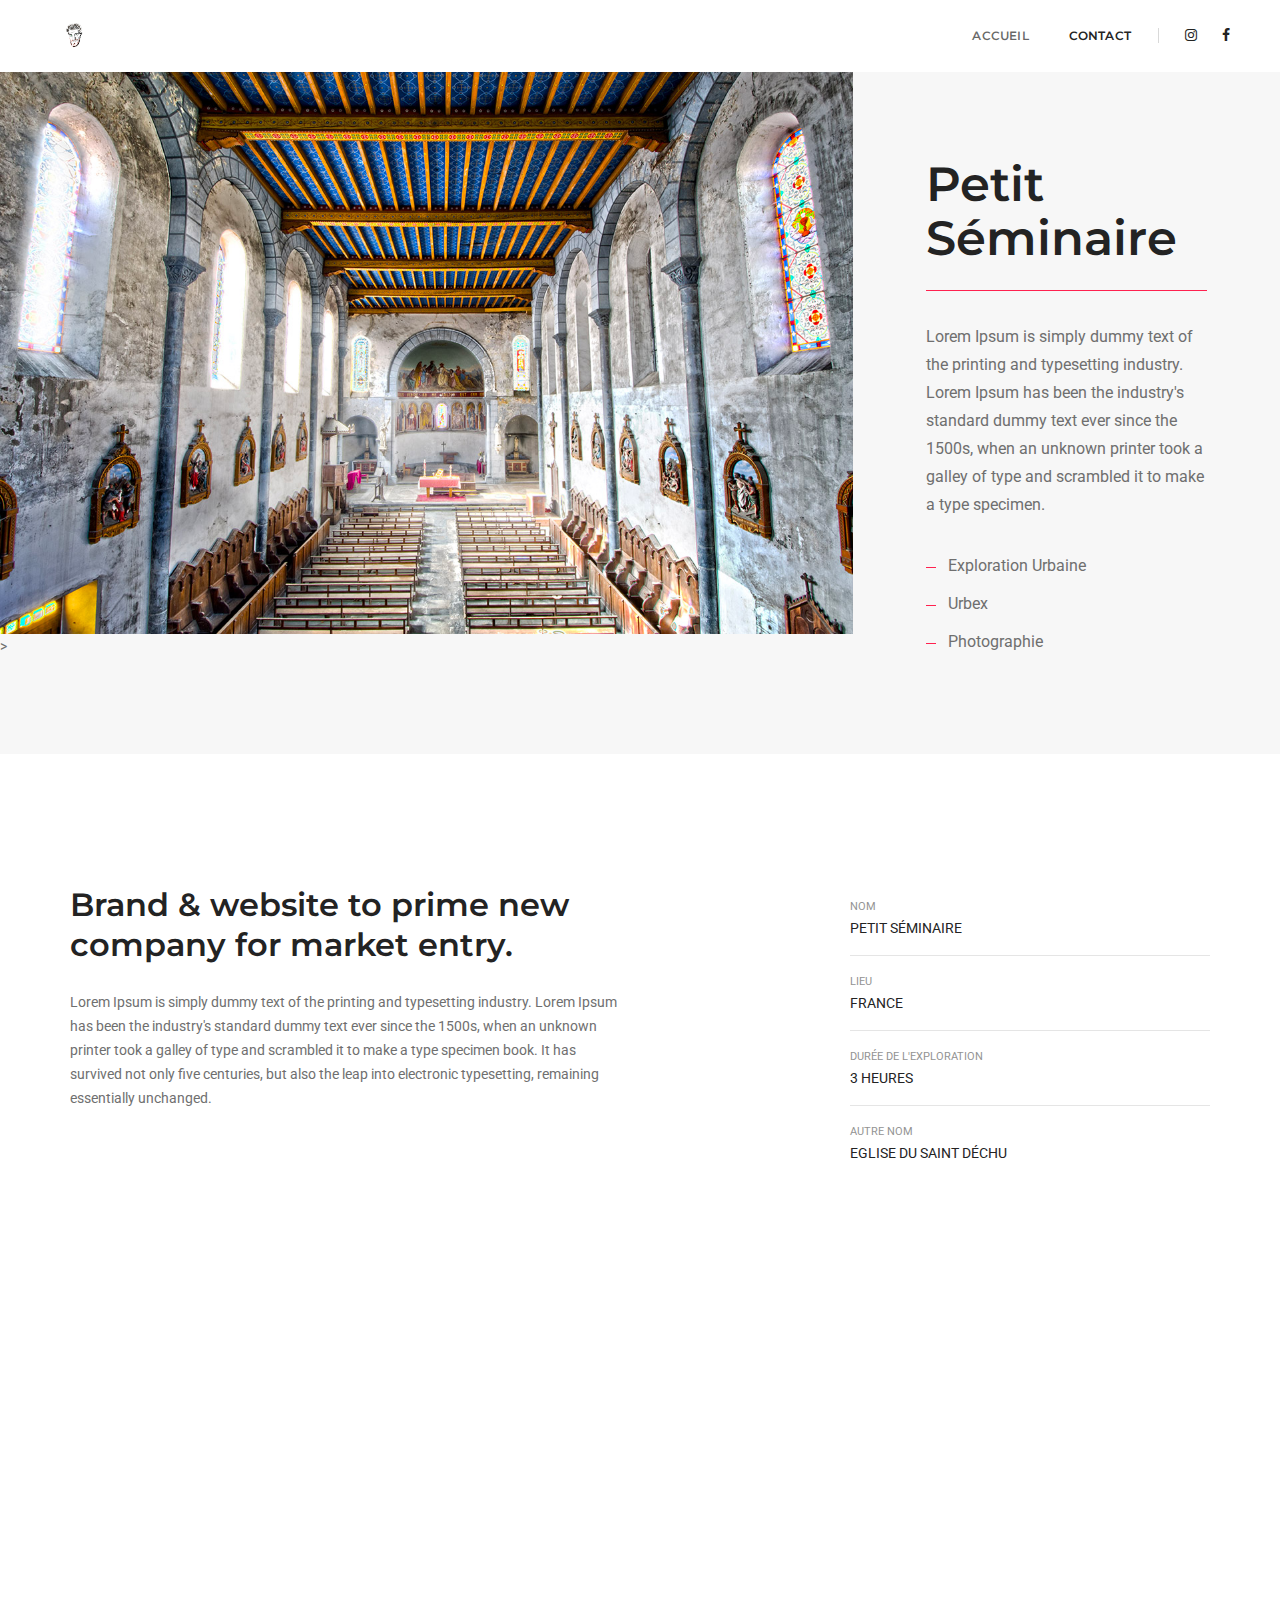
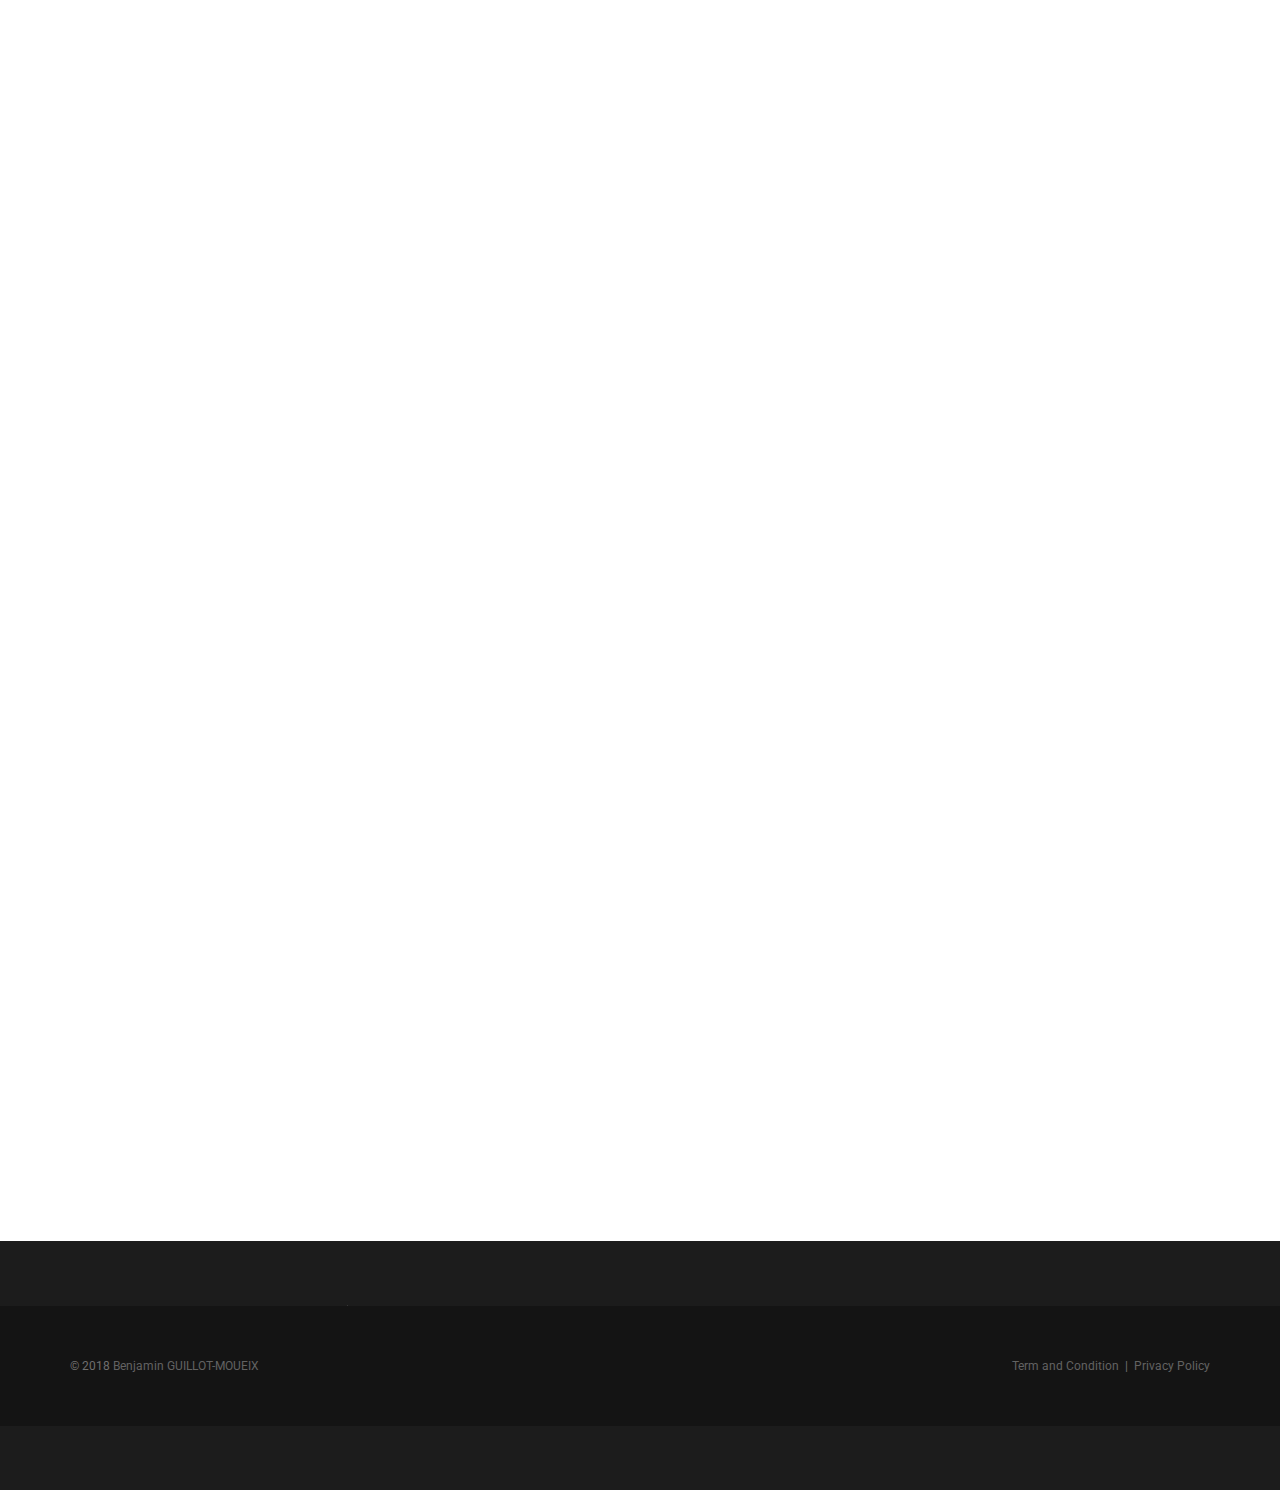
==== commit 52a1f38f: "Château_debut_illu" ====
--- a/anges.html
+++ b/anges.html
@@ -55,7 +55,7 @@
                     <div class="row">
                         <!-- start logo -->
                         <div class="col-md-2 col-xs-5">
-                            <a href="home-portfolio-metro.html" title="Ben" class="logo"><img src="images/logoben.png" data-at2x="images/logoben.png" class="logo-dark default" alt="ben"><img src="images/logo-white.png" data-at2x="images/logo-white@2x.png" alt="Pofo" class="logo-light"></a>
+                            <a href="index.html" title="Ben" class="logo"><img src="images/logoben.png" data-at2x="images/logoben.png" class="logo-dark default" alt="ben"><img src="images/logo-white.png" data-at2x="images/logo-white@2x.png" alt="Pofo" class="logo-light"></a>
                         </div>
                         <!-- end logo -->
                         <div class="col-md-7 col-xs-2 width-auto pull-right accordion-menu xs-no-padding-right">
@@ -78,12 +78,12 @@
                                                     <!-- start sub menu item  -->
                                                     <ul>
                                                       <li class="dropdown-header">Exploration Urbaine</li>
-                                                      <li><a href="piano.html">Chateau du Pianiste</a></li>
+                                                      <li><a href="piano.html">Château du Pianiste</a></li>
                                                       <li><a href="ligus.html">Bureau Ligus</a></li>
                                                       <li><a href="anges.html">Petit Séminaire</a></li>
                                                       <li><a href="banque.html">Banque</a></li>
                                                       <li><a href="fleur.html">Hotel des Fleurs</a></li>
-                                                      <li><a href="bambi.html">Chateau Bambi</a></li>
+                                                      <li><a href="bambi.html">Château Bambi</a></li>
 
                                                     </ul>
                                                     <!-- end sub menu item  -->
@@ -282,7 +282,7 @@
                             </div>
                         </div>
                         <div class="width-10 text-center display-table-cell vertical-align-middle">
-                            <a href="home-portfolio-metro.html" class="blog-nav-link blog-nav-home"><i class="ti-layout-grid2-alt"></i></a>
+                            <a href="index.html" class="blog-nav-link blog-nav-home"><i class="ti-layout-grid2-alt"></i></a>
                         </div>
                         <div class="width-45 text-right display-table-cell vertical-align-middle">
                             <div class="blog-nav-link blog-nav-link-next text-extra-dark-gray">
